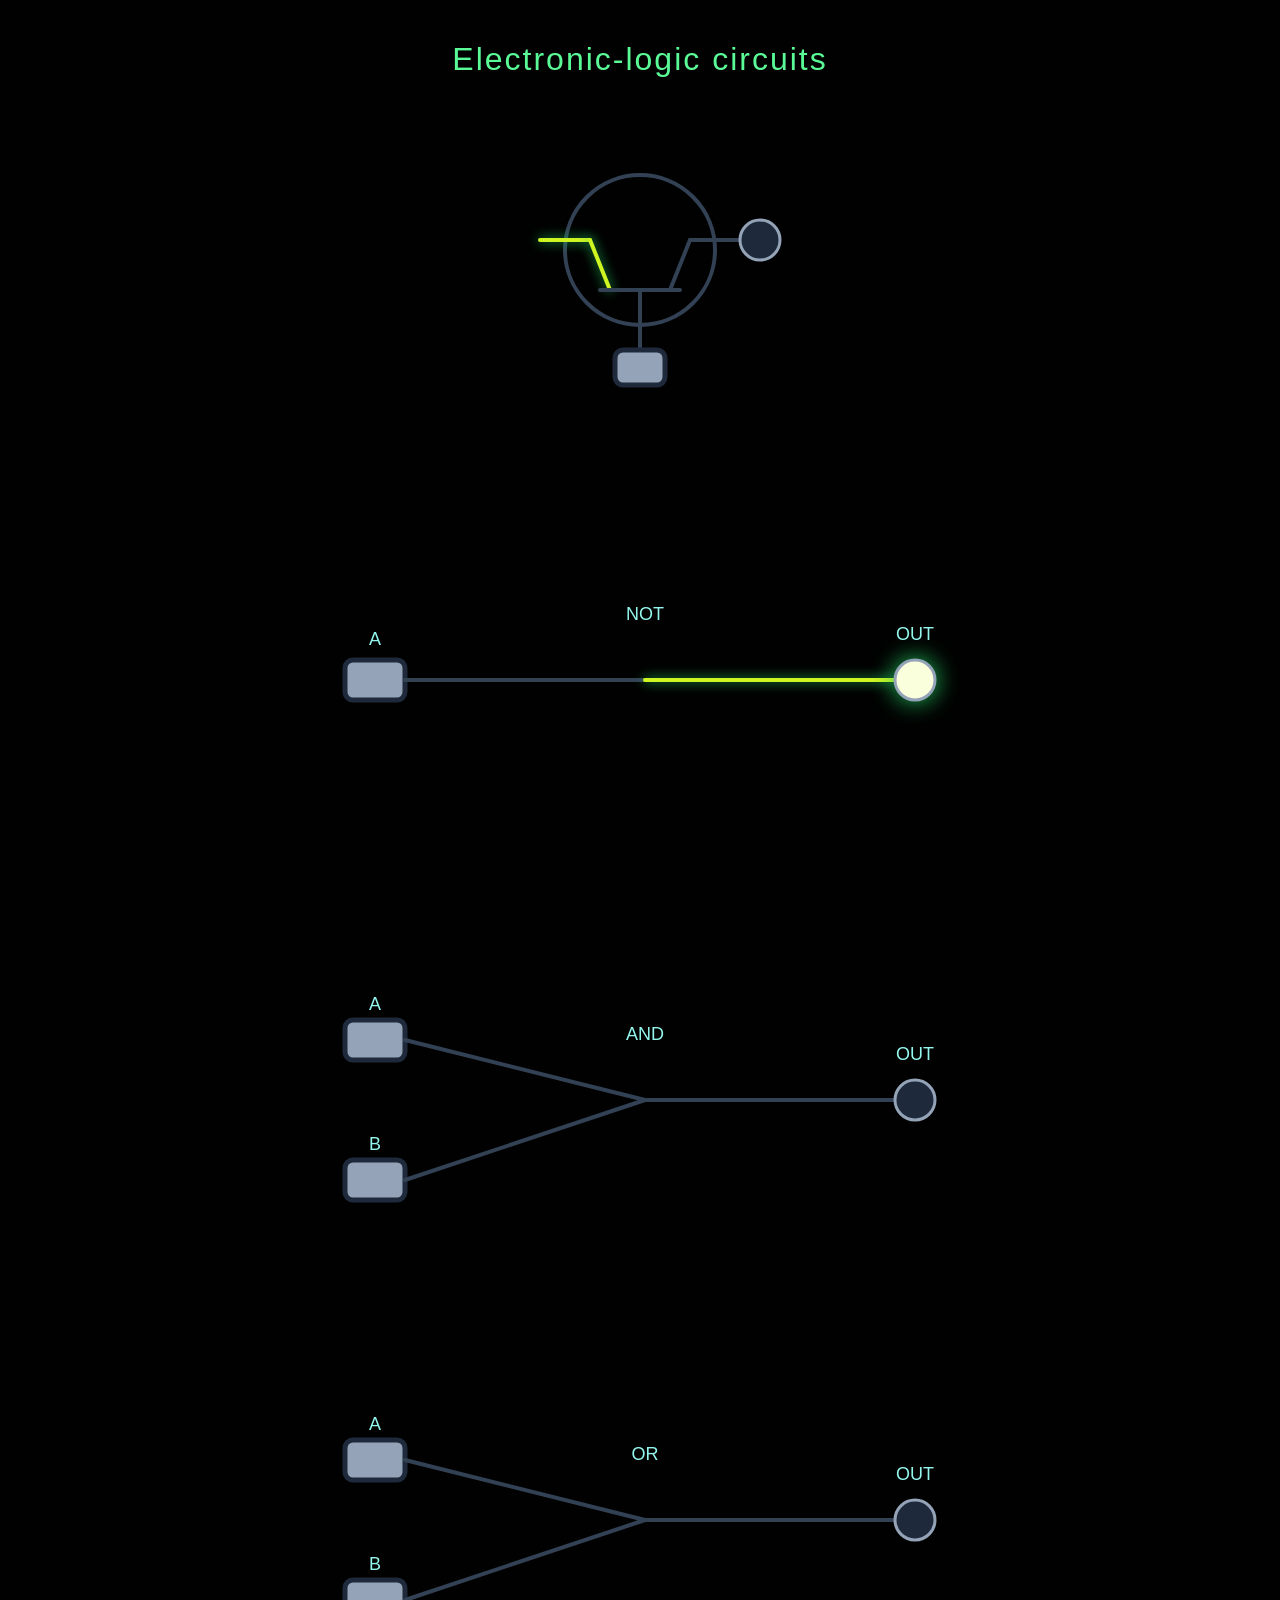
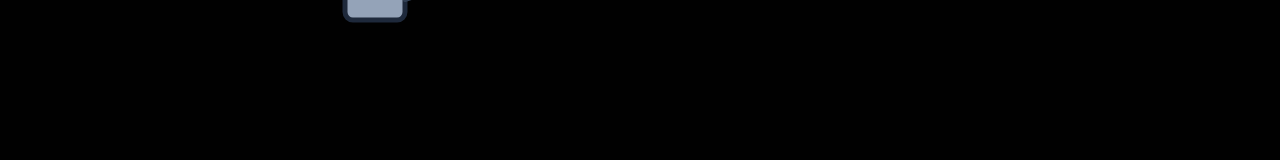
==== index.html @ 300ea7b2 "Rename" ====
<!DOCTYPE html>
<html lang="en">

<head>
    <meta charset="UTF-8">
    <link rel="stylesheet" href="circuit.css" />
    <title>Circuits</title>
</head>

<body>
    <h1>Electronic-logic circuits</h1>
    
    <div id="content">

        <svg viewBox="0 0 800 400">

            <circle id="tcircle" class="wire" cx="400" cy="170" r="75" fill="none" stroke-width="2"/>

            <line id="wireB0" class="wire active" x1="300" y1="160" x2="350" y2="160"/>

            <line id="wireOut0_2" class="wire" x1="450" y1="160" x2="500" y2="160"/>

            <line id="wireB0_2" class="wire active" x1="350" y1="160" x2="370" y2="210"/>

            <line id="wireOut0" class="wire" x1="450" y1="160" x2="430" y2="210"/>

            <line id="wireA0_2" class="wire" x1="360" y1="210" x2="440" y2="210"/>

            <line id="wireA0" class="wire" x1="400" y1="210" x2="400" y2="270"/>

            <rect id="switchA0" class="switch" x="375" y="270" width="50" height="35" rx="8"/>
            
            <circle id="lamp0" class="lamp" cx="520" cy="160" r="20"/>

        </svg>

        <svg viewBox="0 0 800 400">

            <text x="405" y="120" text-anchor="middle">NOT</text>

            <rect id="switchA1" class="switch" x="105" y="160" width="60" height="40" rx="8"/>
            <text x="135" y="145" text-anchor="middle">A</text>

            <line id="wireA1" class="wire" x1="165" y1="180" x2="405" y2="180" />

            <line id="wireOut1" class="wire active" x1="405" y1="180" x2="655" y2="180" />
        
            <circle id="lamp1" class="lamp" cx="675" cy="180" r="20"/>
            <text x="675" y="140" text-anchor="middle">OUT</text>

        </svg>

        <svg viewBox="0 0 800 400">

            <text x="405" y="120" text-anchor="middle">AND</text>

            <rect id="switchA2" class="switch" x="105" y="100" width="60" height="40" rx="8"/>
            <text x="135" y="90" text-anchor="middle">A</text>
        
            <rect id="switchB2" class="switch" x="105" y="240" width="60" height="40" rx="8"/>
            <text x="135" y="230" text-anchor="middle">B</text>

            <line id="wireA2" class="wire" x1="165" y1="120" x2="405" y2="180" />
            <line id="wireB2" class="wire" x1="165" y1="260" x2="405" y2="180" />
        
            <line id="wireOut2" class="wire" x1="405" y1="180" x2="655" y2="180" />

            <circle id="lamp2" class="lamp" cx="675" cy="180" r="20"/>
            <text x="675" y="140" text-anchor="middle">OUT</text>

        </svg>

        <svg viewBox="0 0 800 400">

            <text x="405" y="120" text-anchor="middle">OR</text>

            <rect id="switchA3" class="switch" x="105" y="100" width="60" height="40" rx="8"/>
            <text x="135" y="90" text-anchor="middle">A</text>
        
            <rect id="switchB3" class="switch" x="105" y="240" width="60" height="40" rx="8"/>
            <text x="135" y="230" text-anchor="middle">B</text>

            <line id="wireA3" class="wire" x1="165" y1="120" x2="405" y2="180" />
            <line id="wireB3" class="wire" x1="165" y1="260" x2="405" y2="180" />
        
            <line id="wireOut3" class="wire" x1="405" y1="180" x2="655" y2="180" />

            <circle id="lamp3" class="lamp" cx="675" cy="180" r="20"/>
            <text x="675" y="140" text-anchor="middle">OUT</text>

        </svg>

    </div>

    <script src="circuit.js"></script>
</body>

</html>
---- circuit.css ----
body {
    margin: 0;
    background: #010101;
    color: #5afa97;
    font-family: Arial, sans-serif;
    display: flex;
    justify-content: center;
    align-items: center;
}

h1 {
    position: absolute;
    top: 20px;
    font-weight: 300;
    letter-spacing: 2px;
}

#content {
    display: flex;
    padding-top: 80px;
    flex-direction: column;
    gap: 10%;
}

svg {
    display: block;
    width: 800px;
    height: 400px;
    margin-bottom: 20px;
}

svg text {
    fill: #93f7ee;
}

.wire {
    stroke: #334155;
    stroke-width: 4;
    stroke-linecap: round;
    fill: none;
    transition: stroke 0.3s;
}

.wire.active {
    stroke: #cef522;
    filter: drop-shadow(0 0 6px #22c55e);
}

.gate {
    fill: #1e293b;
    stroke: #94a3b8;
    stroke-width: 2;
}

.lamp {
    fill: #1e293b;
    stroke: #94a3b8;
    stroke-width: 3;
    transition: fill 0.3s, filter 0.3s;
}

.lamp.on {
    fill: #faffdc;
    filter: drop-shadow(0 0 12px #22c55e);
}

.switch {
    cursor: pointer;
    fill: #94a3b8;
    stroke: #1e293b;
    stroke-width: 5;
    transition: fill 0.3s;
}

.switch.on {
    fill: #a3fd79;
}

text {
    fill: white;
    font-size: 18px;
    user-select: none;
}
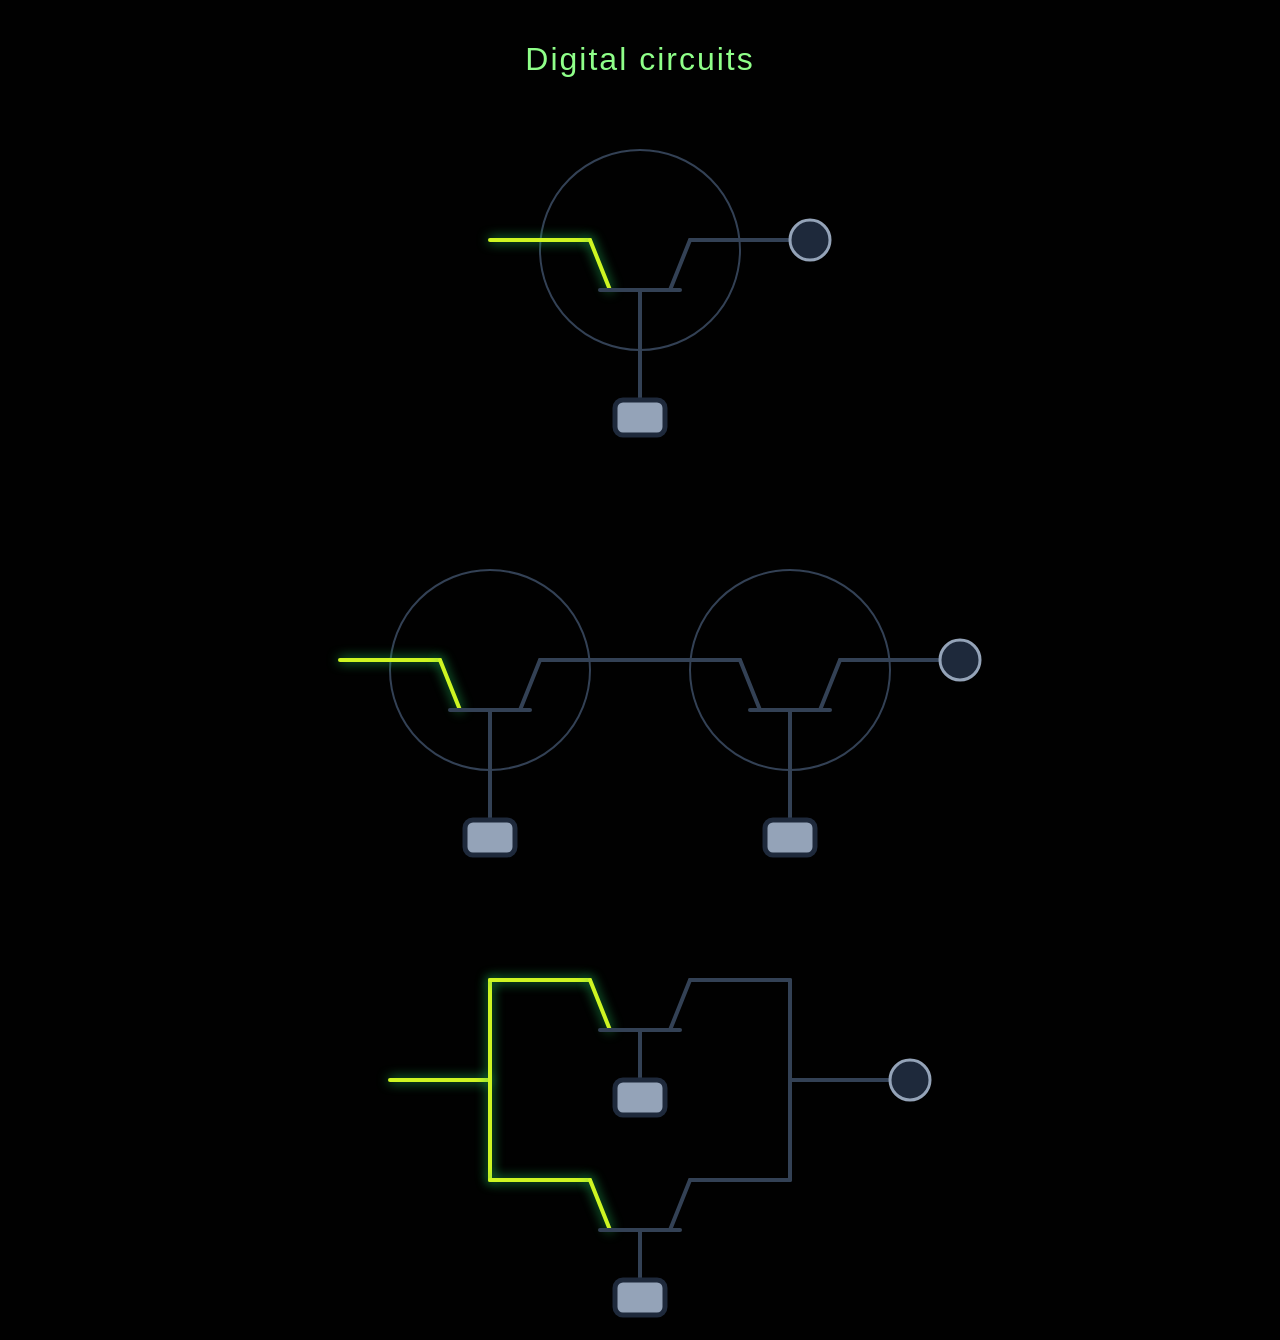
==== commit 53d8e3ce: "OR gate and AND gate translated into transistor representation" ====
--- a/index.html
+++ b/index.html
@@ -8,85 +8,112 @@
 </head>
 
 <body>
-    <h1>Electronic-logic circuits</h1>
+    <h1>Digital circuits</h1>
     
     <div id="content">
 
         <svg viewBox="0 0 800 400">
 
-            <circle id="tcircle" class="wire" cx="400" cy="170" r="75" fill="none" stroke-width="2"/>
+            <circle class="tcircle" cx="400" cy="170" r="100"/>
 
-            <line id="wireB0" class="wire active" x1="300" y1="160" x2="350" y2="160"/>
+            <line id="wireA0" class="wire active" x1="250" y1="160" x2="350" y2="160"/>
 
-            <line id="wireOut0_2" class="wire" x1="450" y1="160" x2="500" y2="160"/>
+            <line id="wireA0_2" class="wire active" x1="350" y1="160" x2="370" y2="210"/>
 
-            <line id="wireB0_2" class="wire active" x1="350" y1="160" x2="370" y2="210"/>
+            <line id="wireB0" class="wire" x1="400" y1="210" x2="400" y2="320"/>
+
+            <line id="wireB0_2" class="wire" x1="360" y1="210" x2="440" y2="210"/>
 
             <line id="wireOut0" class="wire" x1="450" y1="160" x2="430" y2="210"/>
 
-            <line id="wireA0_2" class="wire" x1="360" y1="210" x2="440" y2="210"/>
+            <line id="wireOut0_2" class="wire" x1="450" y1="160" x2="550" y2="160"/>
 
-            <line id="wireA0" class="wire" x1="400" y1="210" x2="400" y2="270"/>
-
-            <rect id="switchA0" class="switch" x="375" y="270" width="50" height="35" rx="8"/>
+            <rect id="switch0" class="switch" x="375" y="320" width="50" height="35" rx="8"/>
             
-            <circle id="lamp0" class="lamp" cx="520" cy="160" r="20"/>
+            <circle id="lamp0" class="lamp" cx="570" cy="160" r="20"/>
 
         </svg>
 
         <svg viewBox="0 0 800 400">
 
-            <text x="405" y="120" text-anchor="middle">NOT</text>
+            <circle class="tcircle" cx="250" cy="170" r="100"/>
 
-            <rect id="switchA1" class="switch" x="105" y="160" width="60" height="40" rx="8"/>
-            <text x="135" y="145" text-anchor="middle">A</text>
+            <line id="wireA1" class="wire active" x1="100" y1="160" x2="200" y2="160"/>
 
-            <line id="wireA1" class="wire" x1="165" y1="180" x2="405" y2="180" />
+            <line id="wireA1_2" class="wire active" x1="200" y1="160" x2="220" y2="210"/>
 
-            <line id="wireOut1" class="wire active" x1="405" y1="180" x2="655" y2="180" />
-        
-            <circle id="lamp1" class="lamp" cx="675" cy="180" r="20"/>
-            <text x="675" y="140" text-anchor="middle">OUT</text>
+            <line id="wireB1" class="wire" x1="250" y1="210" x2="250" y2="320"/>
+
+            <line id="wireB1_2" class="wire" x1="210" y1="210" x2="290" y2="210"/>
+
+            <line id="wireOutA1" class="wire" x1="300" y1="160" x2="280" y2="210"/>
+
+            <line id="wireOutA1_2" class="wire" x1="300" y1="160" x2="400" y2="160"/>
+
+            <rect id="switchA1" class="switch" x="225" y="320" width="50" height="35" rx="8"/>
+            
+            <circle class="tcircle" cx="550" cy="170" r="100"/>
+
+            <line id="wireC1" class="wire" x1="400" y1="160" x2="500" y2="160"/>
+
+            <line id="wireC1_2" class="wire" x1="500" y1="160" x2="520" y2="210"/>
+
+            <line id="wireD1" class="wire" x1="550" y1="210" x2="550" y2="320"/>
+
+            <line id="wireD1_2" class="wire" x1="510" y1="210" x2="590" y2="210"/>
+
+            <line id="wireOutB1" class="wire" x1="600" y1="160" x2="580" y2="210"/>
+
+            <line id="wireOutB1_2" class="wire" x1="600" y1="160" x2="700" y2="160"/>
+
+            <rect id="switchB1" class="switch" x="525" y="320" width="50" height="35" rx="8"/>
+            
+            <circle id="lamp1" class="lamp" cx="720" cy="160" r="20"/>
 
         </svg>
 
         <svg viewBox="0 0 800 400">
 
-            <text x="405" y="120" text-anchor="middle">AND</text>
+            <line id="wireSourceA2" class="wire active" x1="150" y1="160" x2="250" y2="160"/>
 
-            <rect id="switchA2" class="switch" x="105" y="100" width="60" height="40" rx="8"/>
-            <text x="135" y="90" text-anchor="middle">A</text>
-        
-            <rect id="switchB2" class="switch" x="105" y="240" width="60" height="40" rx="8"/>
-            <text x="135" y="230" text-anchor="middle">B</text>
+            <line id="wireSourceA2_2" class="wire active" x1="250" y1="60" x2="250" y2="260"/>
 
-            <line id="wireA2" class="wire" x1="165" y1="120" x2="405" y2="180" />
-            <line id="wireB2" class="wire" x1="165" y1="260" x2="405" y2="180" />
-        
-            <line id="wireOut2" class="wire" x1="405" y1="180" x2="655" y2="180" />
+            <line id="wireA2" class="wire active" x1="250" y1="60" x2="350" y2="60"/>
 
-            <circle id="lamp2" class="lamp" cx="675" cy="180" r="20"/>
-            <text x="675" y="140" text-anchor="middle">OUT</text>
+            <line id="wireA2_2" class="wire active" x1="350" y1="60" x2="370" y2="110"/>
 
-        </svg>
+            <line id="wireB2" class="wire" x1="400" y1="110" x2="400" y2="160"/>
 
-        <svg viewBox="0 0 800 400">
+            <line id="wireB2_2" class="wire" x1="360" y1="110" x2="440" y2="110"/>
 
-            <text x="405" y="120" text-anchor="middle">OR</text>
+            <line id="wireOutA2" class="wire" x1="450" y1="60" x2="430" y2="110"/>
 
-            <rect id="switchA3" class="switch" x="105" y="100" width="60" height="40" rx="8"/>
-            <text x="135" y="90" text-anchor="middle">A</text>
-        
-            <rect id="switchB3" class="switch" x="105" y="240" width="60" height="40" rx="8"/>
-            <text x="135" y="230" text-anchor="middle">B</text>
+            <line id="wireOutA2_2" class="wire" x1="450" y1="60" x2="550" y2="60"/>
 
-            <line id="wireA3" class="wire" x1="165" y1="120" x2="405" y2="180" />
-            <line id="wireB3" class="wire" x1="165" y1="260" x2="405" y2="180" />
-        
-            <line id="wireOut3" class="wire" x1="405" y1="180" x2="655" y2="180" />
+            <rect id="switchA2" class="switch" x="375" y="160" width="50" height="35" rx="8"/>
 
-            <circle id="lamp3" class="lamp" cx="675" cy="180" r="20"/>
-            <text x="675" y="140" text-anchor="middle">OUT</text>
+
+            <line id="wireC2" class="wire active" x1="250" y1="260" x2="350" y2="260"/>
+
+            <line id="wireC2_2" class="wire active" x1="350" y1="260" x2="370" y2="310"/>
+
+            <line id="wireD2" class="wire" x1="400" y1="310" x2="400" y2="360"/>
+
+            <line id="wireD2_2" class="wire" x1="360" y1="310" x2="440" y2="310"/>
+
+            <line id="wireOutB2" class="wire" x1="450" y1="260" x2="430" y2="310"/>
+
+            <line id="wireOutB2_2" class="wire" x1="450" y1="260" x2="550" y2="260"/>
+
+            <rect id="switchB2" class="switch" x="375" y="360" width="50" height="35" rx="8"/>
+
+
+            <line id="wireOutC2_top" class="wire" x1="550" y1="60"  x2="550" y2="160"/>
+            <line id="wireOutC2_bot" class="wire" x1="550" y1="160" x2="550" y2="260"/> 
+
+            <line id="wireOutC2_2" class="wire" x1="550" y1="160" x2="650" y2="160"/>
+            
+            <circle id="lamp2" class="lamp" cx="670" cy="160" r="20"/>
 
         </svg>
 
--- a/circuit.css
+++ b/circuit.css
@@ -1,7 +1,7 @@
 body {
     margin: 0;
     background: #010101;
-    color: #5afa97;
+    color: #8fff89;
     font-family: Arial, sans-serif;
     display: flex;
     justify-content: center;
@@ -32,6 +32,13 @@
 svg text {
     fill: #93f7ee;
 }
+
+.tcircle {
+    stroke: #334155;
+    stroke-width: 2;
+    fill: none;
+}
+
 
 .wire {
     stroke: #334155;
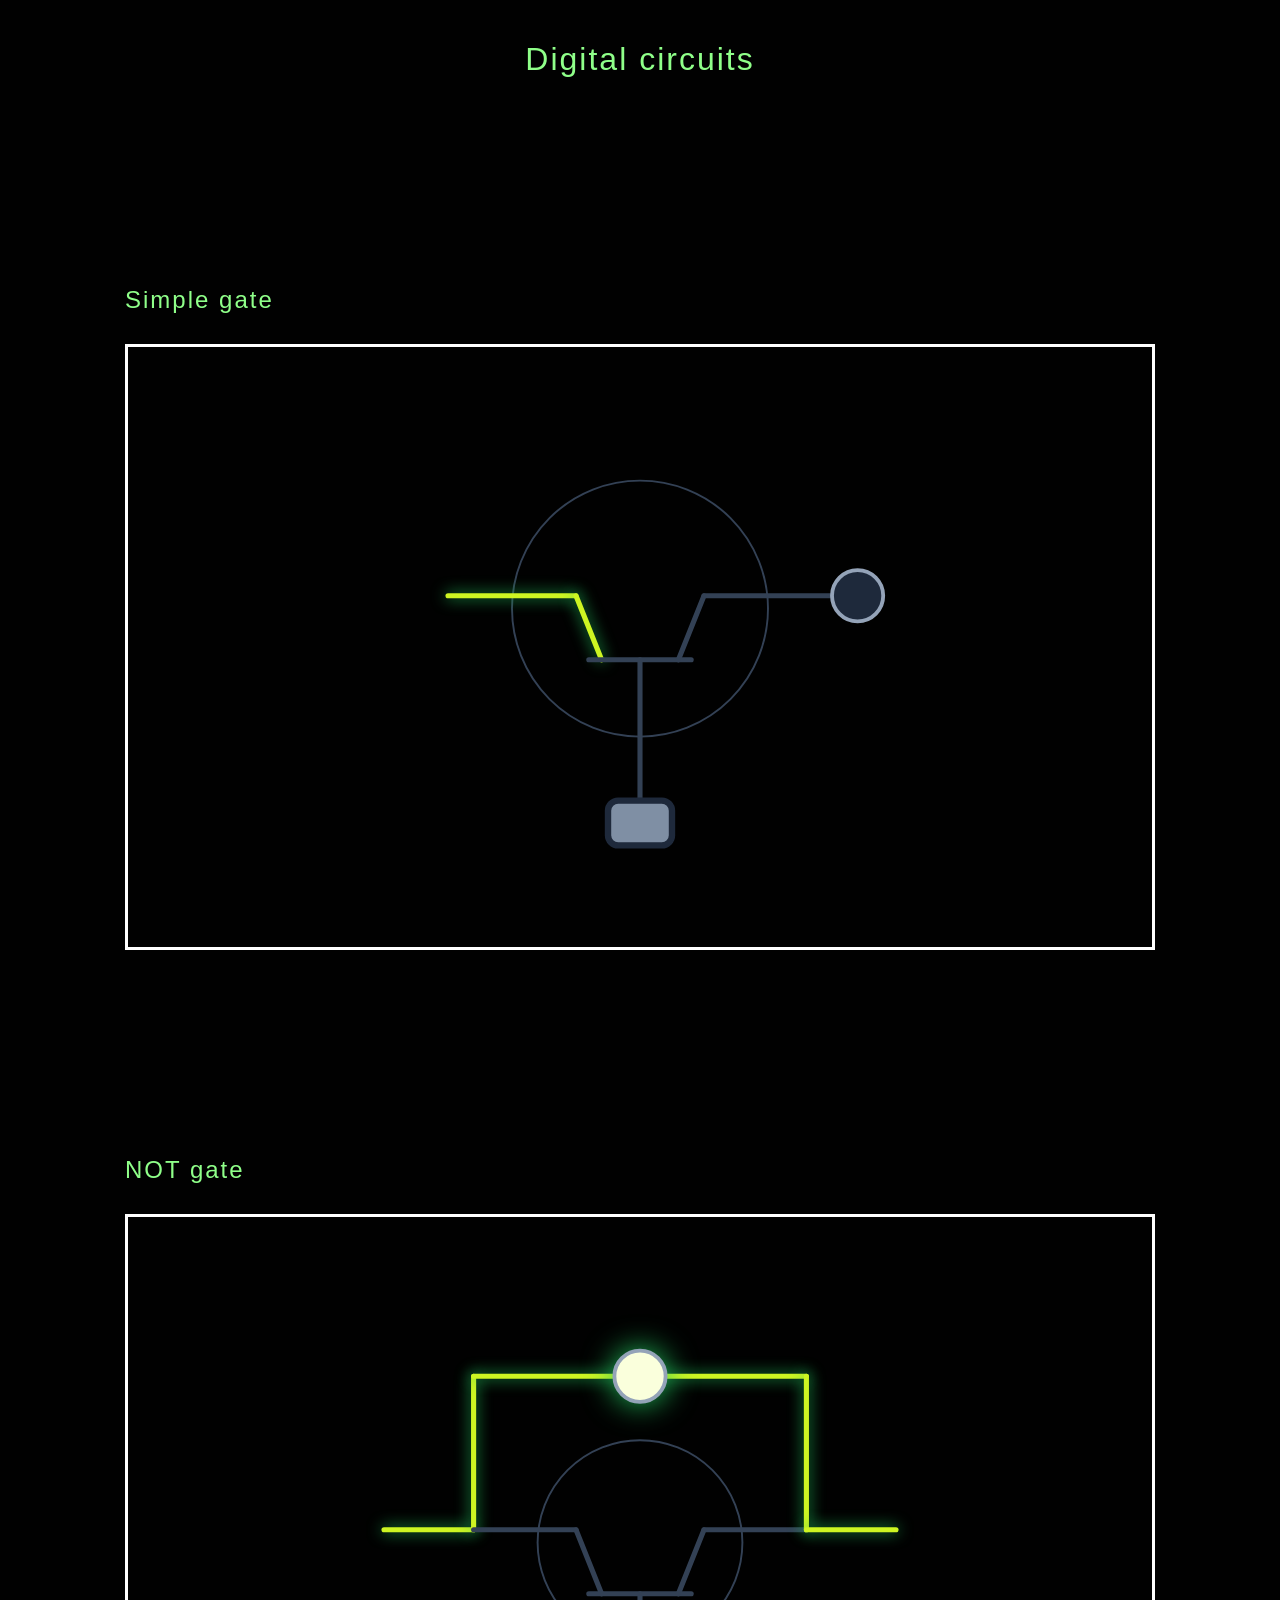
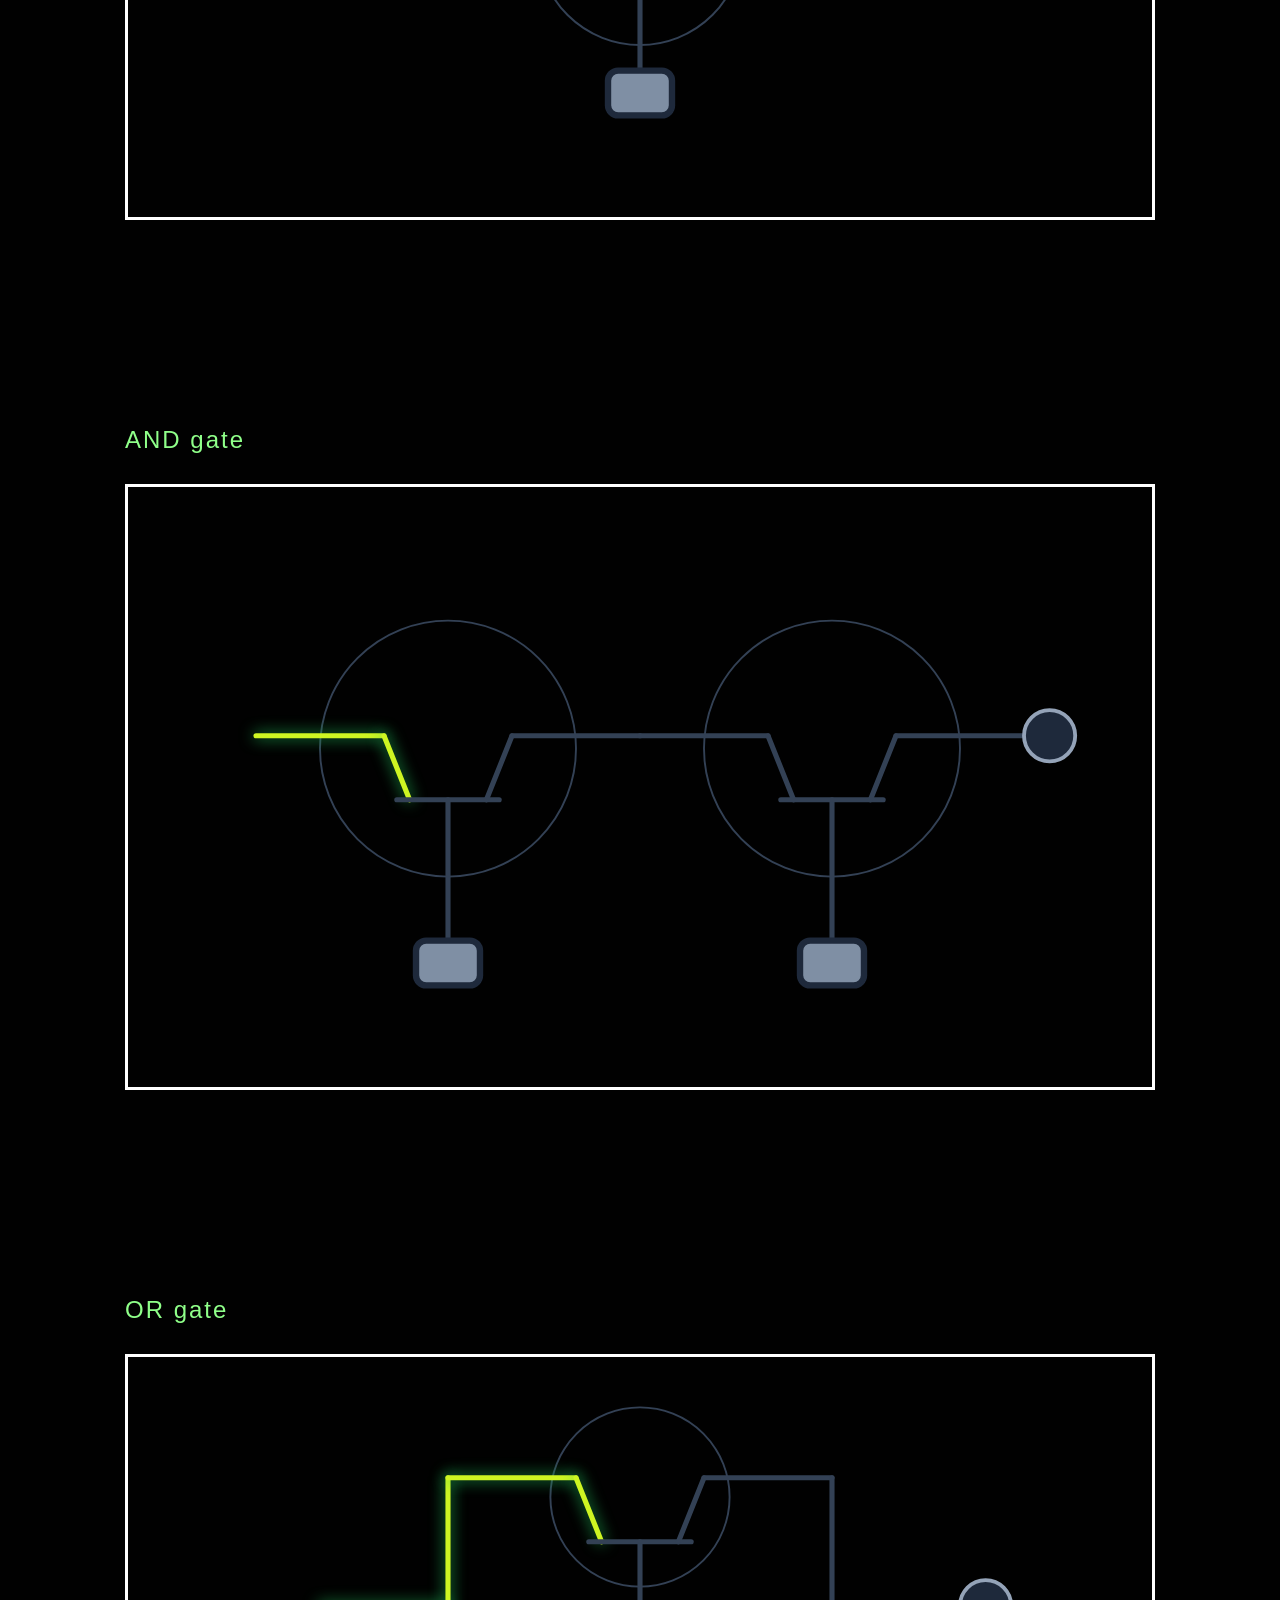
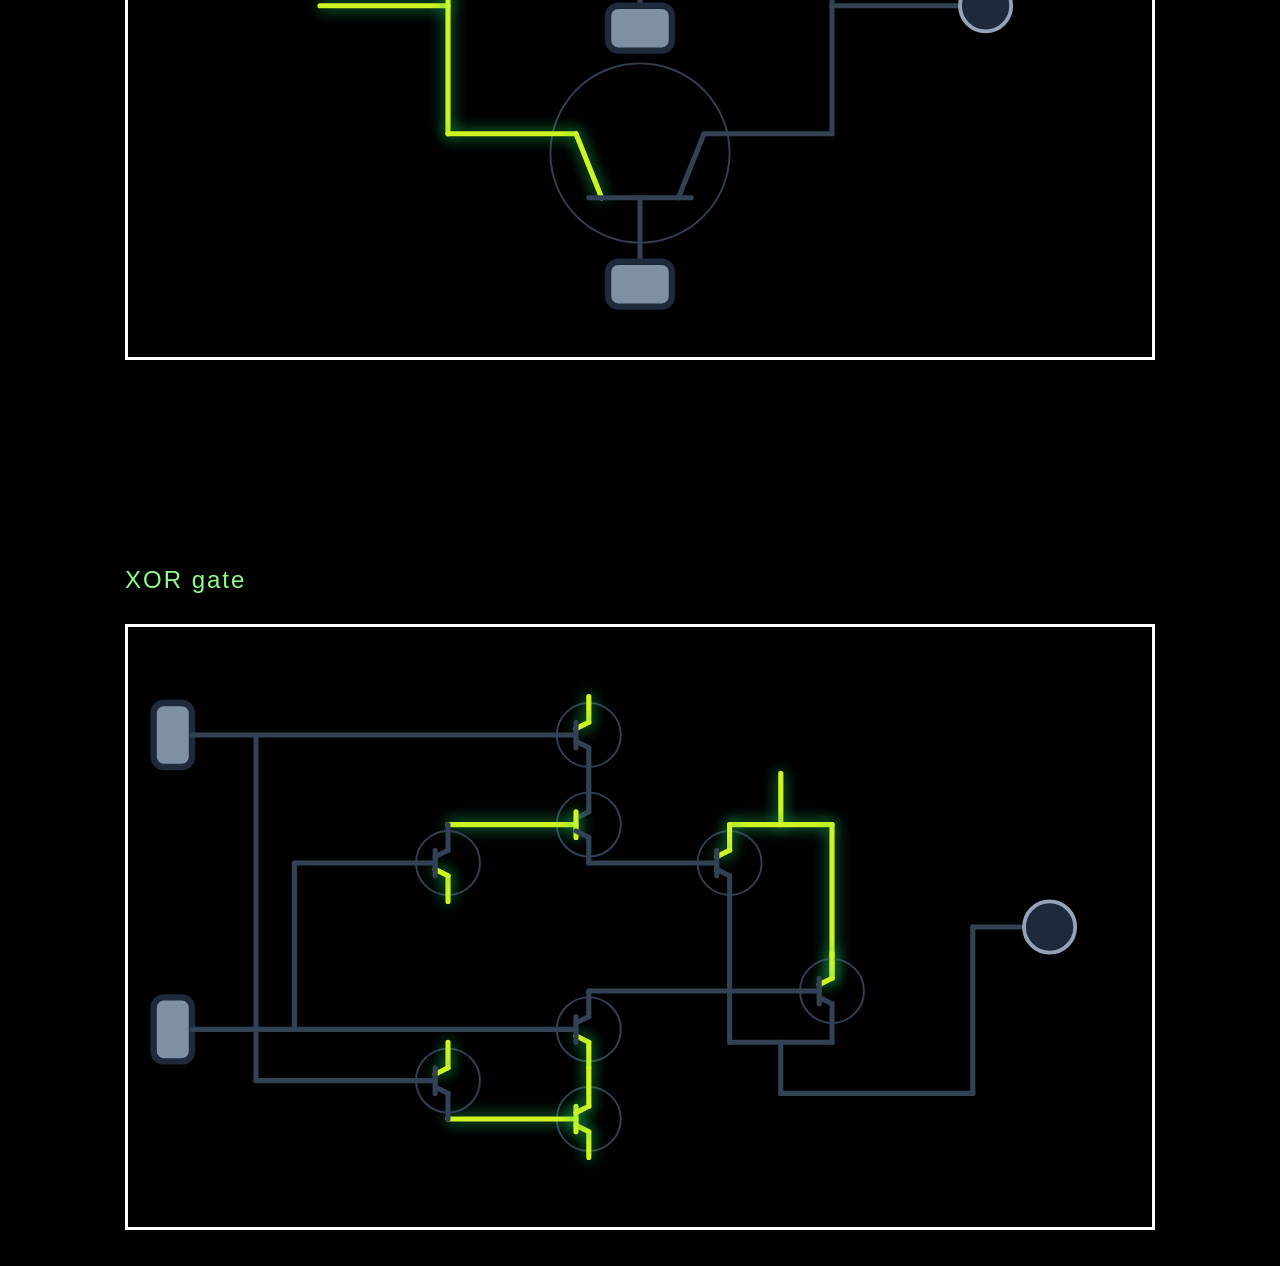
==== commit be3bc663: "xor gate finished" ====
--- a/index.html
+++ b/index.html
@@ -12,110 +12,269 @@
     
     <div id="content">
 
+        <h2>Simple gate</h2>
+
         <svg viewBox="0 0 800 400">
 
             <circle class="tcircle" cx="400" cy="170" r="100"/>
 
             <line id="wireA0" class="wire active" x1="250" y1="160" x2="350" y2="160"/>
-
             <line id="wireA0_2" class="wire active" x1="350" y1="160" x2="370" y2="210"/>
 
             <line id="wireB0" class="wire" x1="400" y1="210" x2="400" y2="320"/>
-
             <line id="wireB0_2" class="wire" x1="360" y1="210" x2="440" y2="210"/>
 
-            <line id="wireOut0" class="wire" x1="450" y1="160" x2="430" y2="210"/>
-
-            <line id="wireOut0_2" class="wire" x1="450" y1="160" x2="550" y2="160"/>
-
-            <rect id="switch0" class="switch" x="375" y="320" width="50" height="35" rx="8"/>
+            <line id="wireOutA0" class="wire" x1="450" y1="160" x2="430" y2="210"/>
+            <line id="wireOutA0_2" class="wire" x1="450" y1="160" x2="550" y2="160"/>
+
+            <rect id="switchA0" class="switch" x="375" y="320" width="50" height="35" rx="8"/>
             
             <circle id="lamp0" class="lamp" cx="570" cy="160" r="20"/>
 
         </svg>
 
+        <h2>NOT gate</h2>
+
+        <svg viewBox="0 0 800 400">
+
+            <line id="wireSourceA1" class="wire active" x1="200" y1="210" x2="270" y2="210"/>
+
+            <line id="wireSourceB1" class="wire active" x1="270" y1="210" x2="270" y2="90"/>
+            <line id="wireSourceB1_2" class="wire active" x1="270" y1="90" x2="400" y2="90"/>
+
+
+            <circle class="tcircle" cx="400" cy="220" r="80"/>
+
+            <line id="wireA1" class="wire" x1="270" y1="210" x2="350" y2="210"/>
+            <line id="wireA1_2" class="wire" x1="350" y1="210" x2="370" y2="260"/>
+
+            <line id="wireB1" class="wire" x1="400" y1="260" x2="400" y2="320"/>
+            <line id="wireB1_2" class="wire" x1="360" y1="260" x2="440" y2="260"/>
+
+            <line id="wireOutA1" class="wire" x1="450" y1="210" x2="430" y2="260"/>
+            <line id="wireOutA1_2" class="wire" x1="450" y1="210" x2="530" y2="210"/>
+
+            <rect id="switchA1" class="switch" x="375" y="320" width="50" height="35" rx="8"/>
+
+
+            <line id="wireOutB1" class="wire active" x1="400" y1="90" x2="530" y2="90"/>
+            <line id="wireOutB1_2" class="wire active" x1="530" y1="90" x2="530" y2="210"/>
+
+            <line id="wireOutC1" class="wire active" x1="530" y1="210" x2="600" y2="210"/>
+
+            <circle id="lamp1" class="lamp on" cx="400" cy="90" r="20"/>
+
+        </svg>
+
+        <h2>AND gate</h2>
+
         <svg viewBox="0 0 800 400">
 
             <circle class="tcircle" cx="250" cy="170" r="100"/>
 
-            <line id="wireA1" class="wire active" x1="100" y1="160" x2="200" y2="160"/>
-
-            <line id="wireA1_2" class="wire active" x1="200" y1="160" x2="220" y2="210"/>
-
-            <line id="wireB1" class="wire" x1="250" y1="210" x2="250" y2="320"/>
-
-            <line id="wireB1_2" class="wire" x1="210" y1="210" x2="290" y2="210"/>
-
-            <line id="wireOutA1" class="wire" x1="300" y1="160" x2="280" y2="210"/>
-
-            <line id="wireOutA1_2" class="wire" x1="300" y1="160" x2="400" y2="160"/>
-
-            <rect id="switchA1" class="switch" x="225" y="320" width="50" height="35" rx="8"/>
+            <line id="wireA2" class="wire active" x1="100" y1="160" x2="200" y2="160"/>
+            <line id="wireA2_2" class="wire active" x1="200" y1="160" x2="220" y2="210"/>
+
+            <line id="wireB2" class="wire" x1="250" y1="210" x2="250" y2="320"/>
+            <line id="wireB2_2" class="wire" x1="210" y1="210" x2="290" y2="210"/>
+
+            <line id="wireOutA2" class="wire" x1="300" y1="160" x2="280" y2="210"/>
+            <line id="wireOutA2_2" class="wire" x1="300" y1="160" x2="400" y2="160"/>
+
+            <rect id="switchA2" class="switch" x="225" y="320" width="50" height="35" rx="8"/>
+
             
             <circle class="tcircle" cx="550" cy="170" r="100"/>
 
-            <line id="wireC1" class="wire" x1="400" y1="160" x2="500" y2="160"/>
-
-            <line id="wireC1_2" class="wire" x1="500" y1="160" x2="520" y2="210"/>
-
-            <line id="wireD1" class="wire" x1="550" y1="210" x2="550" y2="320"/>
-
-            <line id="wireD1_2" class="wire" x1="510" y1="210" x2="590" y2="210"/>
-
-            <line id="wireOutB1" class="wire" x1="600" y1="160" x2="580" y2="210"/>
-
-            <line id="wireOutB1_2" class="wire" x1="600" y1="160" x2="700" y2="160"/>
-
-            <rect id="switchB1" class="switch" x="525" y="320" width="50" height="35" rx="8"/>
-            
-            <circle id="lamp1" class="lamp" cx="720" cy="160" r="20"/>
-
-        </svg>
-
-        <svg viewBox="0 0 800 400">
-
-            <line id="wireSourceA2" class="wire active" x1="150" y1="160" x2="250" y2="160"/>
-
-            <line id="wireSourceA2_2" class="wire active" x1="250" y1="60" x2="250" y2="260"/>
-
-            <line id="wireA2" class="wire active" x1="250" y1="60" x2="350" y2="60"/>
-
-            <line id="wireA2_2" class="wire active" x1="350" y1="60" x2="370" y2="110"/>
-
-            <line id="wireB2" class="wire" x1="400" y1="110" x2="400" y2="160"/>
-
-            <line id="wireB2_2" class="wire" x1="360" y1="110" x2="440" y2="110"/>
-
-            <line id="wireOutA2" class="wire" x1="450" y1="60" x2="430" y2="110"/>
-
-            <line id="wireOutA2_2" class="wire" x1="450" y1="60" x2="550" y2="60"/>
-
-            <rect id="switchA2" class="switch" x="375" y="160" width="50" height="35" rx="8"/>
-
-
-            <line id="wireC2" class="wire active" x1="250" y1="260" x2="350" y2="260"/>
-
-            <line id="wireC2_2" class="wire active" x1="350" y1="260" x2="370" y2="310"/>
-
-            <line id="wireD2" class="wire" x1="400" y1="310" x2="400" y2="360"/>
-
-            <line id="wireD2_2" class="wire" x1="360" y1="310" x2="440" y2="310"/>
-
-            <line id="wireOutB2" class="wire" x1="450" y1="260" x2="430" y2="310"/>
-
-            <line id="wireOutB2_2" class="wire" x1="450" y1="260" x2="550" y2="260"/>
-
-            <rect id="switchB2" class="switch" x="375" y="360" width="50" height="35" rx="8"/>
-
-
-            <line id="wireOutC2_top" class="wire" x1="550" y1="60"  x2="550" y2="160"/>
-            <line id="wireOutC2_bot" class="wire" x1="550" y1="160" x2="550" y2="260"/> 
-
-            <line id="wireOutC2_2" class="wire" x1="550" y1="160" x2="650" y2="160"/>
-            
-            <circle id="lamp2" class="lamp" cx="670" cy="160" r="20"/>
-
-        </svg>
+            <line id="wireC2" class="wire" x1="400" y1="160" x2="500" y2="160"/>
+            <line id="wireC2_2" class="wire" x1="500" y1="160" x2="520" y2="210"/>
+
+            <line id="wireD2" class="wire" x1="550" y1="210" x2="550" y2="320"/>
+            <line id="wireD2_2" class="wire" x1="510" y1="210" x2="590" y2="210"/>
+
+            <line id="wireOutB2" class="wire" x1="600" y1="160" x2="580" y2="210"/>
+            <line id="wireOutB2_2" class="wire" x1="600" y1="160" x2="700" y2="160"/>
+
+            <rect id="switchB2" class="switch" x="525" y="320" width="50" height="35" rx="8"/>
+            
+            <circle id="lamp2" class="lamp" cx="720" cy="160" r="20"/>
+
+        </svg>
+
+        <h2>OR gate</h2>
+
+        <svg viewBox="0 0 800 400">
+
+            <line id="wireSourceA3" class="wire active" x1="150" y1="160" x2="250" y2="160"/>
+            <line id="wireSourceA3_2" class="wire active" x1="250" y1="60" x2="250" y2="260"/>
+
+
+            <circle class="tcircle" cx="400" cy="75" r="70"/>
+
+            <line id="wireA3" class="wire active" x1="250" y1="60" x2="350" y2="60"/>
+            <line id="wireA3_2" class="wire active" x1="350" y1="60" x2="370" y2="110"/>
+
+            <line id="wireB3" class="wire" x1="400" y1="110" x2="400" y2="160"/>
+            <line id="wireB3_2" class="wire" x1="360" y1="110" x2="440" y2="110"/>
+
+            <line id="wireOutA3" class="wire" x1="450" y1="60" x2="430" y2="110"/>
+            <line id="wireOutA3_2" class="wire" x1="450" y1="60" x2="550" y2="60"/>
+
+            <rect id="switchA3" class="switch" x="375" y="160" width="50" height="35" rx="8"/>
+
+
+            <circle class="tcircle" cx="400" cy="275" r="70"/>
+
+            <line id="wireC3" class="wire active" x1="250" y1="260" x2="350" y2="260"/>
+            <line id="wireC3_2" class="wire active" x1="350" y1="260" x2="370" y2="310"/>
+
+            <line id="wireD3" class="wire" x1="400" y1="310" x2="400" y2="360"/>
+            <line id="wireD3_2" class="wire" x1="360" y1="310" x2="440" y2="310"/>
+
+            <line id="wireOutB3" class="wire" x1="450" y1="260" x2="430" y2="310"/>
+            <line id="wireOutB3_2" class="wire" x1="450" y1="260" x2="550" y2="260"/>
+
+            <rect id="switchB3" class="switch" x="375" y="360" width="50" height="35" rx="8"/>
+
+
+            <line id="wireOutC3_top" class="wire" x1="550" y1="60"  x2="550" y2="160"/>
+            <line id="wireOutC3_bot" class="wire" x1="550" y1="160" x2="550" y2="260"/> 
+
+            <line id="wireOutC3_2" class="wire" x1="550" y1="160" x2="650" y2="160"/>
+            
+            <circle id="lamp3" class="lamp" cx="670" cy="160" r="20"/>
+
+        </svg>
+
+        <h2>XOR gate</h2>
+
+        <svg viewBox="0 0 800 400">
+
+            <line id="wireSourceA4" class="wire active" x1="510" y1="80" x2="510" y2="120"/>
+
+            <line id="wireSourceB4" class="wire active" x1="470" y1="120" x2="550" y2="120"/>
+            <line id="wireSourceB4_2" class="wire active" x1="550" y1="120" x2="550" y2="240"/>
+
+
+            <rect id="switchA4" class="switch" x="20" y="25" width="30" height="50" rx="8"/>
+
+            <line id="wireConnectorA4" class="wire" x1="100" y1="50" x2="100" y2="320"/>
+
+            <circle class="tcircle" cx="360" cy="50" r="25"/>
+
+            <line id="wireA4" class="wire active" x1="360" y1="20" x2="360" y2="40"/>
+            <line id="wireA4_2" class="wire active" x1="360" y1="40" x2="350" y2="45"/>
+
+            <line id="wireB4" class="wire" x1="50" y1="50" x2="350" y2="50"/>
+            <line id="wireB4_2" class="wire" x1="350" y1="40" x2="350" y2="60"/>
+
+            <line id="wireOutA4" class="wire" x1="360" y1="60" x2="350" y2="55"/>
+            <line id="wireOutA4_2" class="wire" x1="360" y1="60" x2="360" y2="90"/>
+
+
+            <circle class="tcircle" cx="360" cy="120" r="25"/>
+
+            <line id="wireC4" class="wire" x1="360" y1="90" x2="360" y2="110"/>
+            <line id="wireC4_2" class="wire" x1="360" y1="110" x2="350" y2="115"/>
+
+            <line id="wireD4" class="wire active" x1="250" y1="120" x2="350" y2="120"/>
+            <line id="wireD4_2" class="wire active" x1="350" y1="110" x2="350" y2="130"/>
+
+            <line id="wireOutB4" class="wire" x1="360" y1="130" x2="350" y2="125"/>
+            <line id="wireOutB4_2" class="wire" x1="360" y1="130" x2="360" y2="150"/> 
+
+
+            <circle class="tcircle" cx="250" cy="150" r="25"/>
+
+            <line id="wireE4" class="wire active" x1="250" y1="160" x2="250" y2="180"/>
+            <line id="wireE4_2" class="wire active" x1="250" y1="160" x2="240" y2="155"/>
+
+            <line id="wireF4" class="wire" x1="130" y1="150" x2="240" y2="150"/>
+            <line id="wireF4_2" class="wire" x1="240" y1="140" x2="240" y2="160"/>
+
+            <line id="wireOutC4" class="wire" x1="250" y1="140" x2="240" y2="145"/>
+            <line id="wireOutC4_2" class="wire" x1="250" y1="120" x2="250" y2="140"/>
+
+
+            <circle class="tcircle" cx="470" cy="150" r="25"/>
+
+            <line id="wireG4" class="wire active" x1="470" y1="120" x2="470" y2="140"/>
+            <line id="wireG4_2" class="wire active" x1="470" y1="140" x2="460" y2="145"/>
+
+            <line id="wireH4" class="wire" x1="360" y1="150" x2="460" y2="150"/>
+            <line id="wireH4_2" class="wire" x1="460" y1="140" x2="460" y2="160"/>
+
+            <line id="wireOutD4" class="wire" x1="470" y1="160" x2="460" y2="155"/>
+            <line id="wireOutD4_2" class="wire" x1="470" y1="160" x2="470" y2="290"/>
+
+
+
+            <rect id="switchB4" class="switch" x="20" y="255" width="30" height="50" rx="8"/>
+
+            <line id="wireConnectorB4" class="wire" x1="130" y1="280" x2="130" y2="150"/>
+
+            <circle class="tcircle" cx="360" cy="280" r="25"/>
+
+            <line id="wireI4" class="wire active" x1="360" y1="290" x2="350" y2="285"/>
+            <line id="wireI4_2" class="wire active" x1="360" y1="290" x2="360" y2="310"/>
+
+            <line id="wireJ4" class="wire" x1="50" y1="280" x2="350" y2="280"/>
+            <line id="wireJ4_2" class="wire" x1="350" y1="270" x2="350" y2="290"/>
+
+            <line id="wireOutE4" class="wire" x1="360" y1="270" x2="350" y2="275"/>
+            <line id="wireOutE4_2" class="wire" x1="360" y1="250" x2="360" y2="270"/>
+
+
+            <circle class="tcircle" cx="360" cy="350" r="25"/>
+
+            <line id="wireK4" class="wire active" x1="360" y1="360" x2="360" y2="380"/>
+            <line id="wireK4_2" class="wire active" x1="360" y1="360" x2="350" y2="355"/>
+
+            <line id="wireL4" class="wire active" x1="250" y1="350" x2="350" y2="350"/>
+            <line id="wireL4_2" class="wire active" x1="350" y1="340" x2="350" y2="360"/>
+
+            <line id="wireOutF4" class="wire active" x1="360" y1="340" x2="350" y2="345"/>
+            <line id="wireOutF4_2" class="wire active" x1="360" y1="310" x2="360" y2="340"/>
+
+
+            <circle class="tcircle" cx="250" cy="320" r="25"/>
+
+            <line id="wireM4" class="wire active" x1="250" y1="290" x2="250" y2="310"/>
+            <line id="wireM4_2" class="wire active" x1="250" y1="310" x2="240" y2="315"/>
+
+            <line id="wireN4" class="wire" x1="100" y1="320" x2="240" y2="320"/>
+            <line id="wireN4_2" class="wire" x1="240" y1="310" x2="240" y2="330"/>
+
+            <line id="wireOutG4" class="wire" x1="250" y1="330" x2="240" y2="325"/>
+            <line id="wireOutG4_2" class="wire" x1="250" y1="330" x2="250" y2="350"/>
+
+           
+            <circle class="tcircle" cx="550" cy="250" r="25"/>
+
+            <line id="wireO4" class="wire active" x1="550" y1="220" x2="550" y2="240"/>
+            <line id="wireO4_2" class="wire active" x1="550" y1="240" x2="540" y2="245"/>
+
+            <line id="wireP4" class="wire" x1="360" y1="250" x2="540" y2="250"/>
+            <line id="wireP4_2" class="wire" x1="540" y1="240" x2="540" y2="260"/>
+
+            <line id="wireOutH4" class="wire" x1="550" y1="260" x2="540" y2="255"/>
+            <line id="wireOutH4_2" class="wire" x1="550" y1="260" x2="550" y2="290"/>
+
+
+            <line id="wireOutI4" class="wire" x1="470" y1="290" x2="510" y2="290"/>
+            <line id="wireOutI4_2" class="wire" x1="510" y1="290" x2="550" y2="290"/>
+            <line id="wireOutI4_3" class="wire" x1="510" y1="290" x2="510" y2="330"/>
+
+            <line id="wireOutJ4" class="wire" x1="510" y1="330" x2="660" y2="330"/>
+            <line id="wireOutJ4_2" class="wire" x1="660" y1="330" x2="660" y2="200"/>
+            <line id="wireOutJ4_3" class="wire" x1="660" y1="200" x2="710" y2="200"/>
+
+            <circle id="lamp4" class="lamp" cx="720" cy="200" r="20"/>
+
+        </svg>
+
+        <br>
+        <br>
 
     </div>
 
--- a/circuit.css
+++ b/circuit.css
@@ -15,6 +15,13 @@
     letter-spacing: 2px;
 }
 
+h2 {
+    margin-top: 20%;
+    margin-bottom: 30px;
+    font-weight: 300;
+    letter-spacing: 2px;
+}
+
 #content {
     display: flex;
     padding-top: 80px;
@@ -23,10 +30,10 @@
 }
 
 svg {
+    border: white solid;
     display: block;
-    width: 800px;
-    height: 400px;
-    margin-bottom: 20px;
+    width: 80vw;
+    height: 600px;
 }
 
 svg text {
@@ -35,7 +42,7 @@
 
 .tcircle {
     stroke: #334155;
-    stroke-width: 2;
+    stroke-width: 1.5;
     fill: none;
 }
 
@@ -73,18 +80,22 @@
 
 .switch {
     cursor: pointer;
-    fill: #94a3b8;
+    fill: #9eb1cbce;
     stroke: #1e293b;
     stroke-width: 5;
     transition: fill 0.3s;
 }
 
 .switch.on {
-    fill: #a3fd79;
+    fill: #b5ec9b;
 }
 
 text {
     fill: white;
     font-size: 18px;
     user-select: none;
+}
+
+br {
+    margin-bottom: 70px;
 }
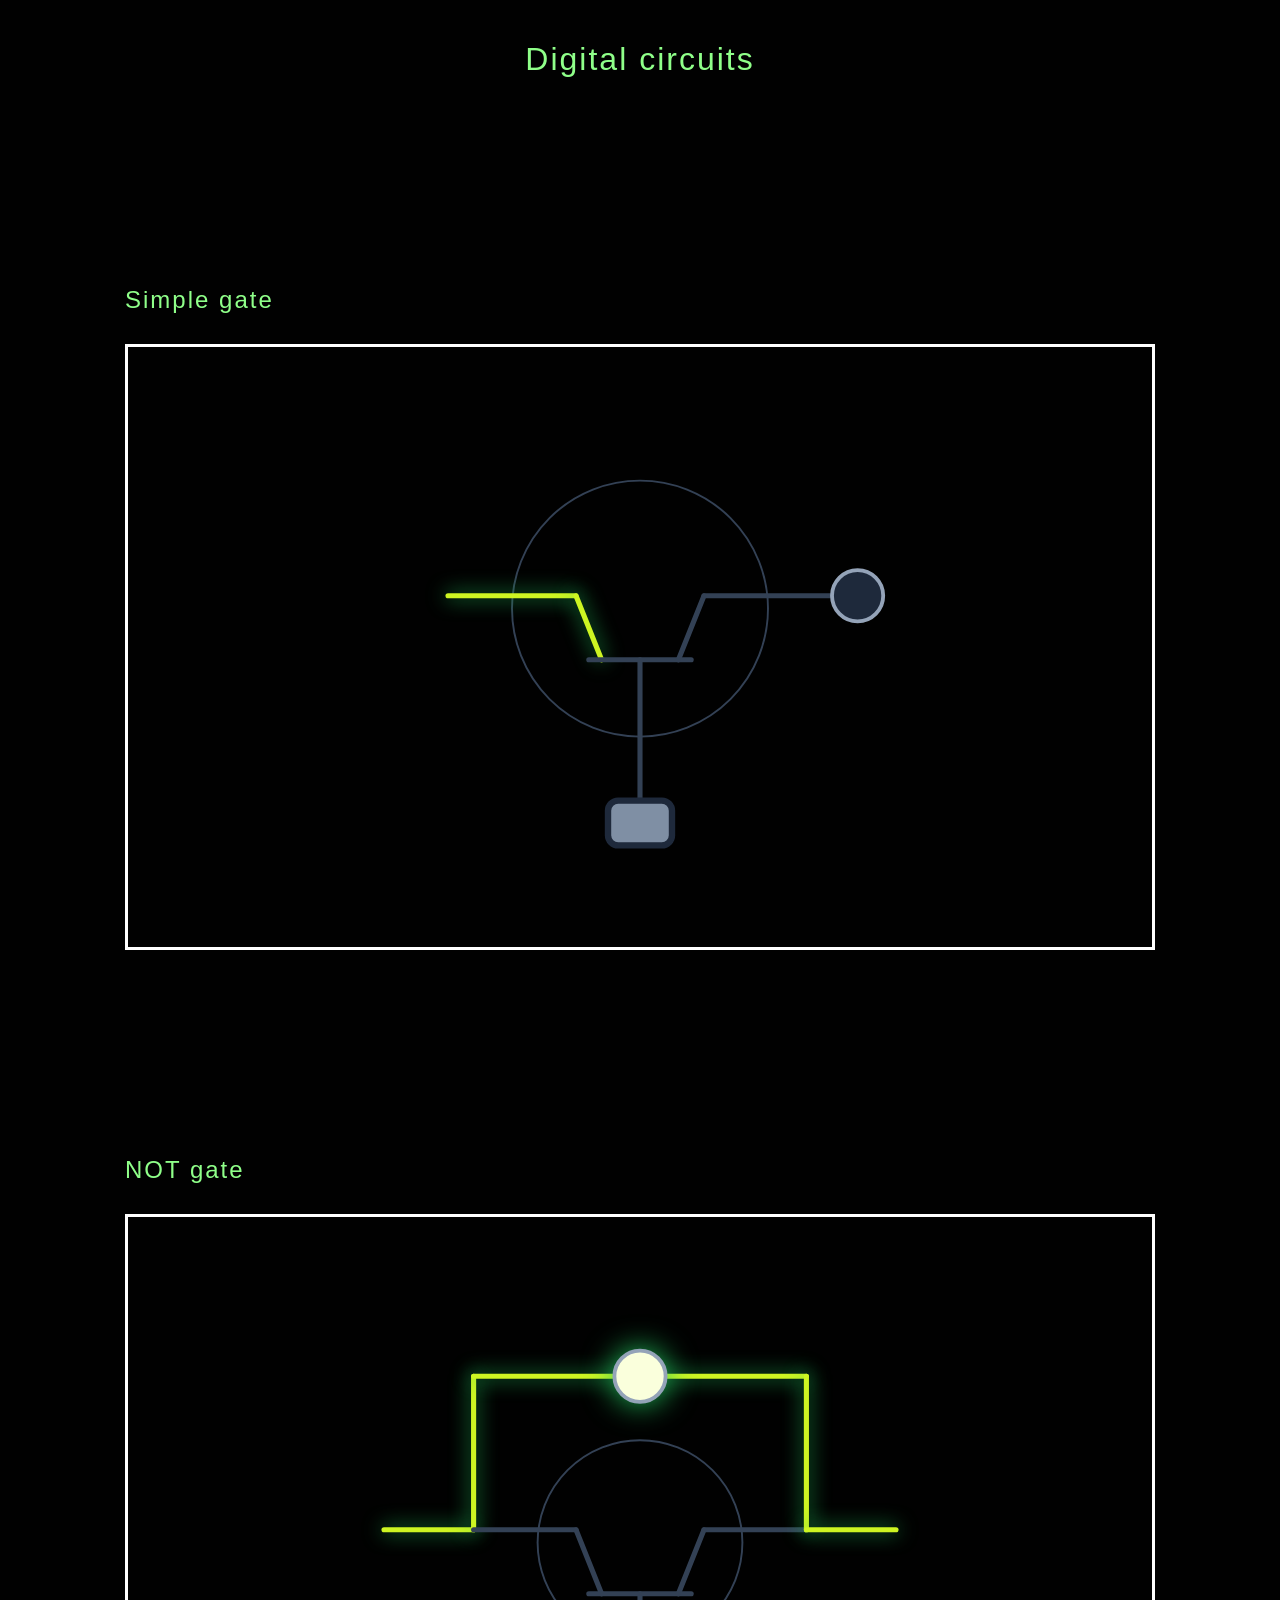
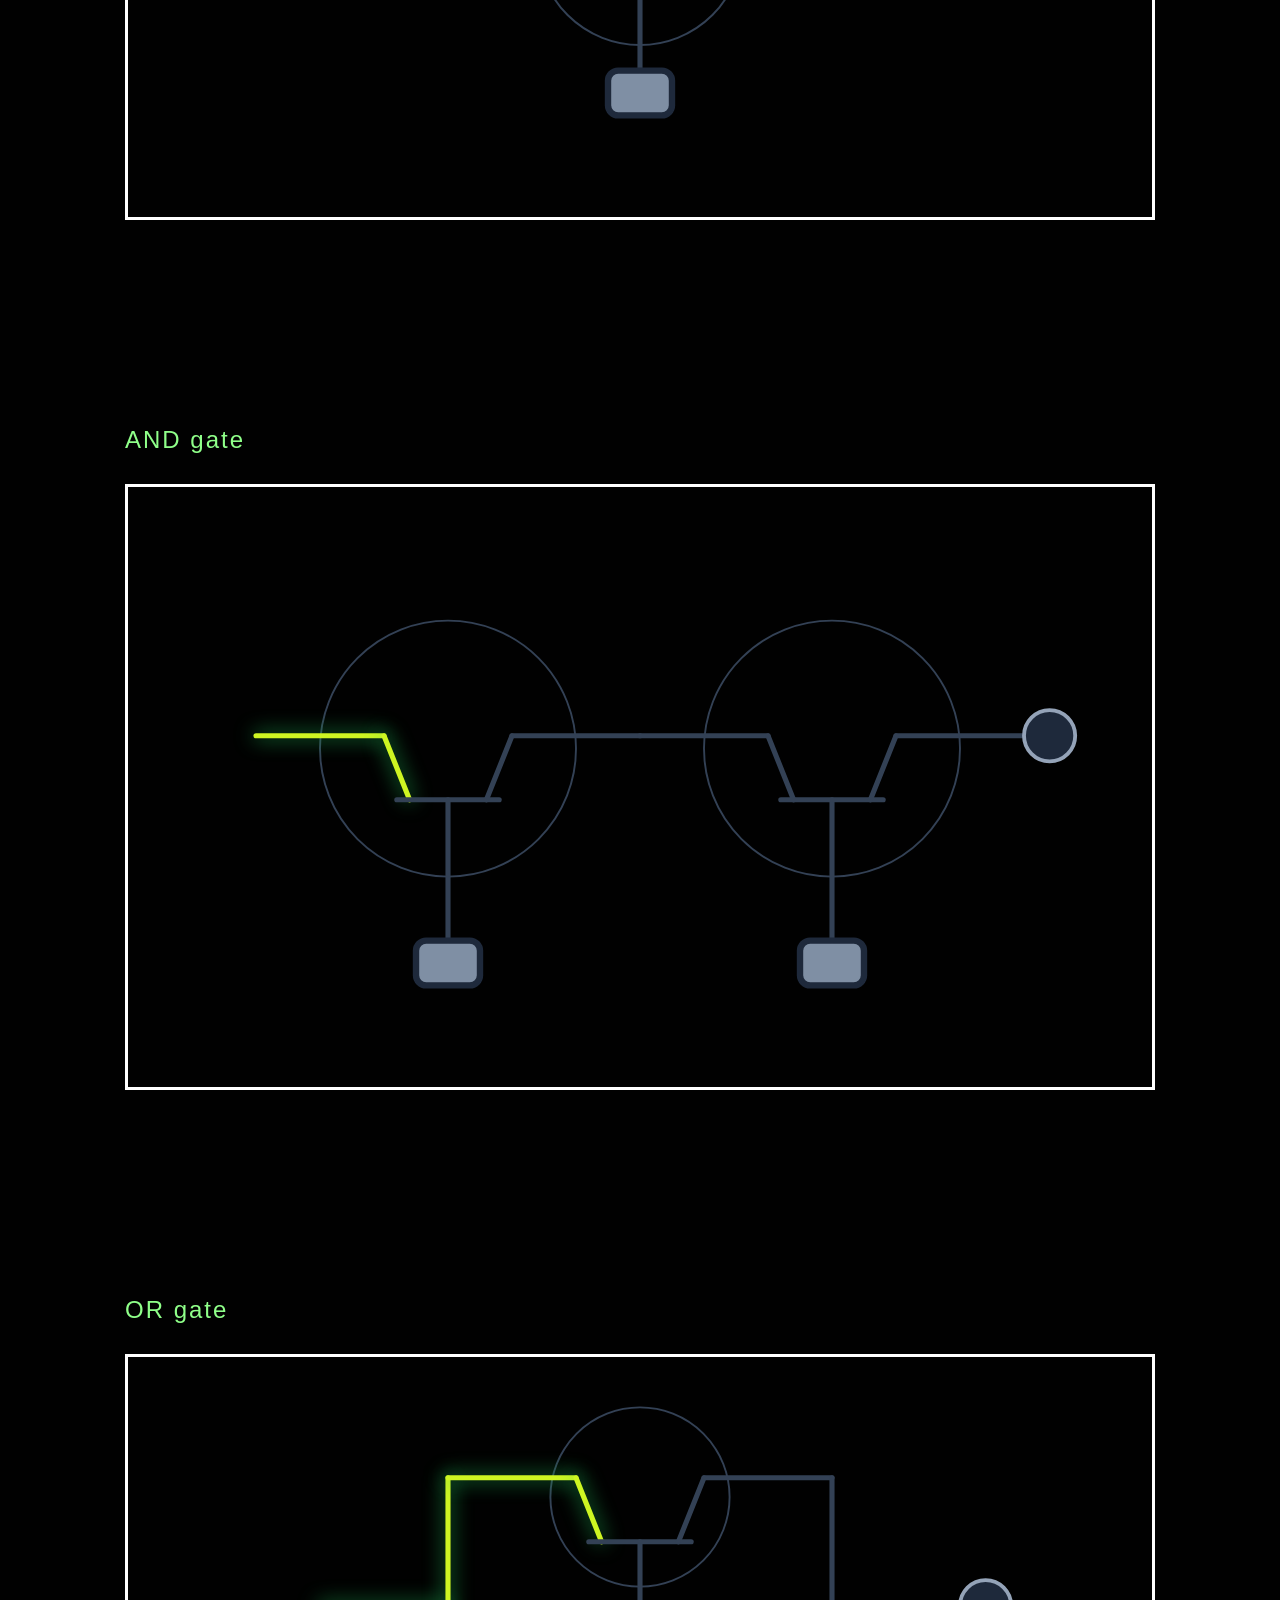
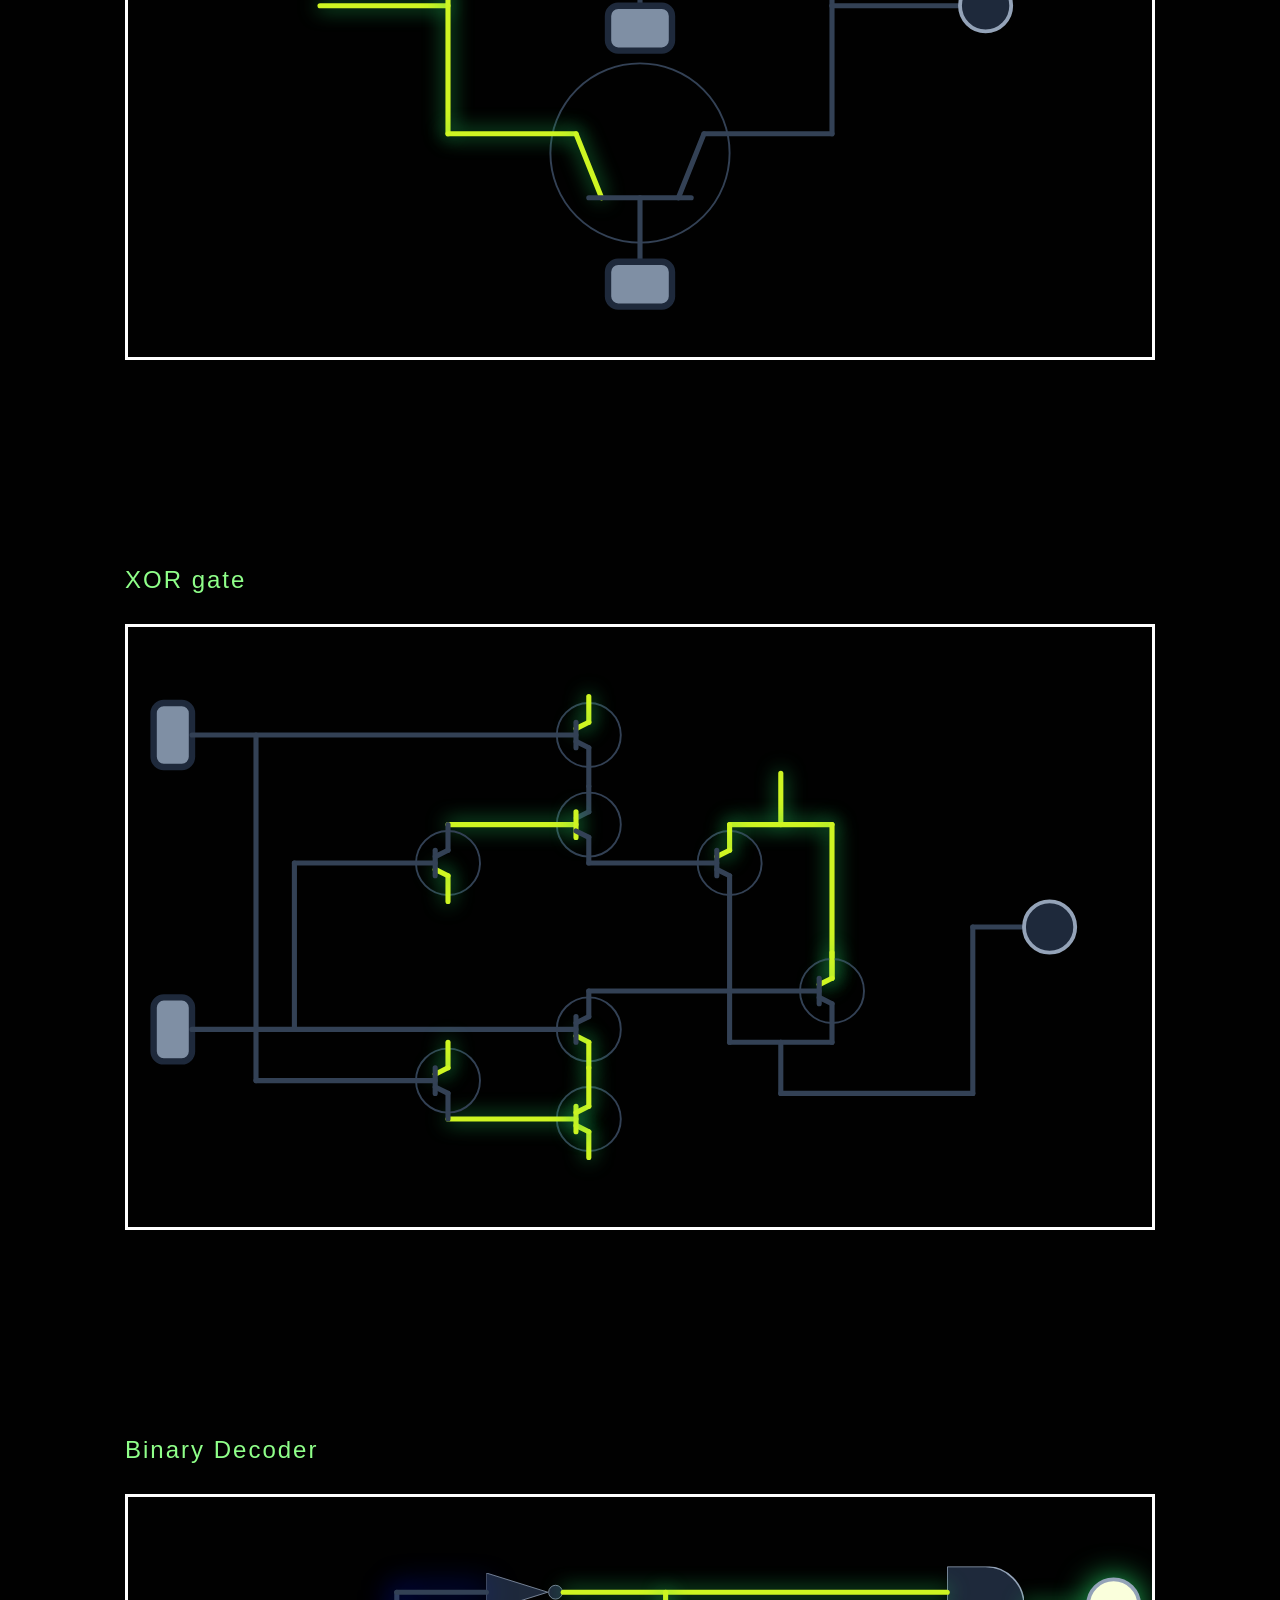
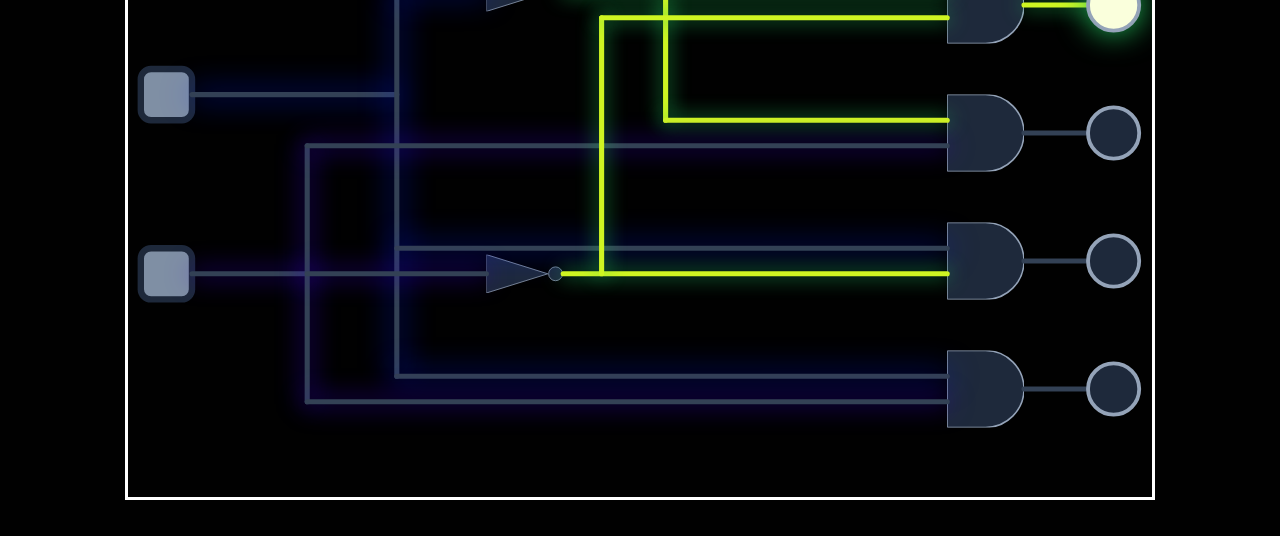
==== commit a2e04ea8: "binary decoder done" ====
--- a/index.html
+++ b/index.html
@@ -273,6 +273,86 @@
 
         </svg>
 
+        <h2>Binary Decoder</h2>
+
+        <svg viewBox="0 0 800 400">
+            <defs>
+
+                <symbol id="not_gate" viewBox="0 0 200 100">
+                    <polygon points="0,0 0,100 160,50" class="gate"/>
+                    <circle cx="180" cy="50" r="18" class="gate"/>
+                </symbol>
+
+                <symbol id="and_gate" viewBox="0 0 100 100">
+                    <path d="M0 0 L50 0 A50 50 0 0 1 50 100 L0 100 Z" class="gate"/>
+                </symbol>
+
+                <symbol id="or_gate" viewBox="0 0 100 100">
+                    <path d="M10,5 Q30,50 10,95 Q70,100 90,50 Q70,0 10,5 Z" class="gate"/>
+                </symbol>
+
+
+            </defs>
+
+            <rect id="switchP5" class="switch" x="10" y="100" width="40" height="40" rx="8"/>
+
+            <rect id="switchQ5" class="switch" x="10" y="240" width="40" height="40" rx="8"/>
+
+
+            <use href="#and_gate" x="640" y="20" width="60" height="60"/>
+            <use href="#and_gate" x="640" y="120" width="60" height="60"/>
+            <use href="#and_gate" x="640" y="220" width="60" height="60"/>
+            <use href="#and_gate" x="640" y="320" width="60" height="60"/>
+
+            <use href="#not_gate" x="280" y="25" width="60" height="30"/>
+            <use href="#not_gate" x="280" y="245" width="60" height="30"/>
+
+
+            <line id="wireP5" class="wire p" x1="50" y1="120" x2="210" y2="120"/>
+
+            <line id="wireP5_2" class="wire p" x1="210" y1="40" x2="210" y2="340"/>
+
+            <line id="wireInP5" class="wire p" x1="210" y1="40" x2="280" y2="40"/>
+
+            <line id="wireInP5_2" class="wire p" x1="210" y1="240" x2="640" y2="240"/>
+
+            <line id="wireInP5_3" class="wire p" x1="210" y1="340" x2="640" y2="340"/>
+
+            <line id="wireInN1P5" class="wire np active" x1="340" y1="40" x2="640" y2="40"/>
+
+            <line id="wireInN2P5" class="wire np active" x1="420" y1="40" x2="420" y2="140"/>
+
+            <line id="wireInN2P5_2" class="wire np active" x1="420" y1="140" x2="640" y2="140"/>
+
+
+            <line id="wireQ5" class="wire q" x1="50" y1="260" x2="140" y2="260"/>
+
+            <line id="wireQ5_2" class="wire q" x1="140" y1="160" x2="140" y2="360"/>
+
+            <line id="wireInQ5" class="wire q" x1="140" y1="160" x2="640" y2="160"/>
+
+            <line id="wireInQ5_2" class="wire q" x1="140" y1="260" x2="280" y2="260"/>
+
+            <line id="wireInQ5_3" class="wire q" x1="140" y1="360" x2="640" y2="360"/>
+
+            <line id="wireInN1Q5" class="wire nq active" x1="340" y1="260" x2="640" y2="260"/>
+
+            <line id="wireInN2Q5" class="wire nq active" x1="370" y1="260" x2="370" y2="60"/>
+
+            <line id="wireInN2Q5_2" class="wire nq active" x1="370" y1="60" x2="640" y2="60"/>
+
+
+            <line id="wireOutA5" class="wire active" x1="700" y1="50" x2="750" y2="50"/>
+            <line id="wireOutB5" class="wire" x1="700" y1="150" x2="750" y2="150"/>
+            <line id="wireOutC5" class="wire" x1="700" y1="250" x2="750" y2="250"/>
+            <line id="wireOutD5" class="wire" x1="700" y1="350" x2="750" y2="350"/>
+
+            <circle id="lampA5" class="lamp on" cx="770" cy="50" r="20"/>
+            <circle id="lampB5" class="lamp" cx="770" cy="150" r="20"/>
+            <circle id="lampC5" class="lamp" cx="770" cy="250" r="20"/>
+            <circle id="lampD5" class="lamp" cx="770" cy="350" r="20"/>
+        </svg>
+
         <br>
         <br>
 
--- a/circuit.css
+++ b/circuit.css
@@ -55,9 +55,25 @@
     transition: stroke 0.3s;
 }
 
+.wire.p {
+    filter: drop-shadow(0 0 12px #041dff);
+}
+
+.wire.q {
+    filter: drop-shadow(0 0 10px #3600d8);
+}
+
+.wire.np {
+    filter: drop-shadow(0 0 10px #ff0404);
+}
+
+.wire.nq {
+    filter: drop-shadow(0 0 10px #ee6dff);
+}
+
 .wire.active {
     stroke: #cef522;
-    filter: drop-shadow(0 0 6px #22c55e);
+    filter: drop-shadow(0 0 8px #22c55e);
 }
 
 .gate {
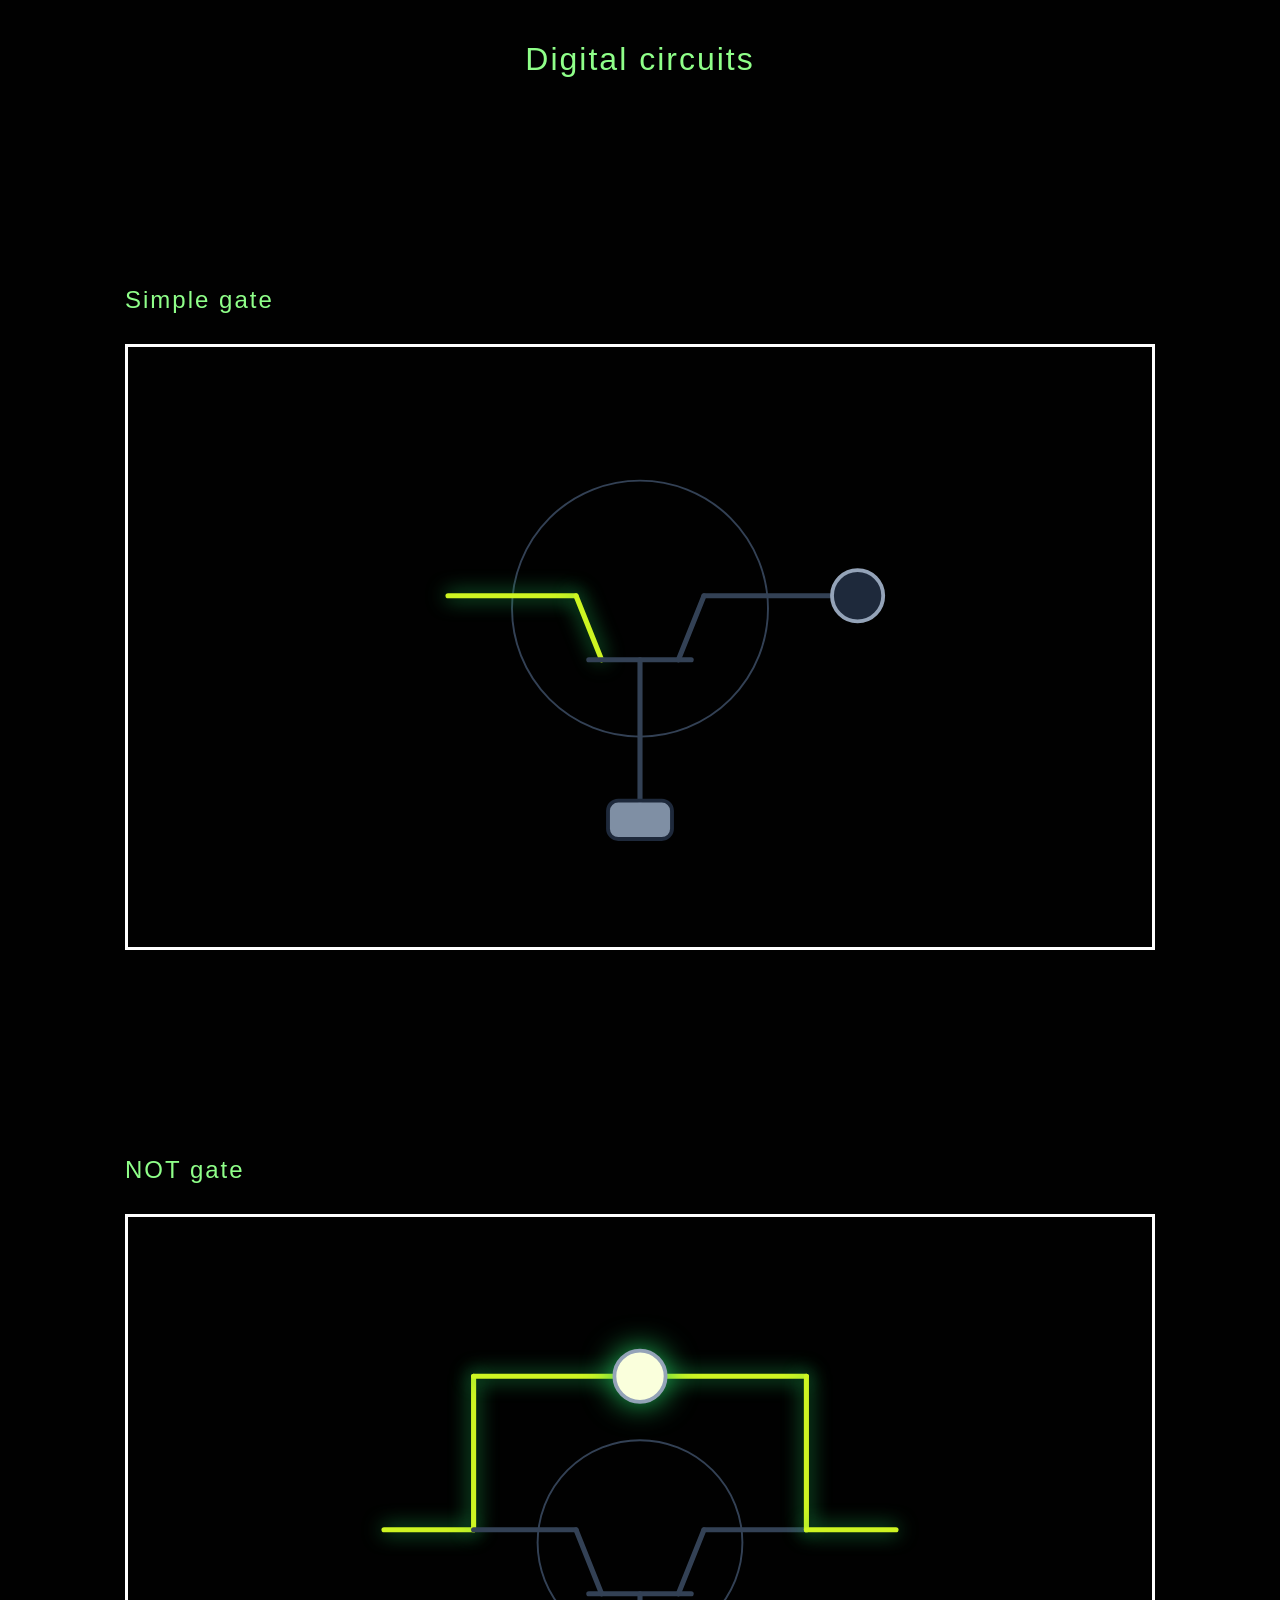
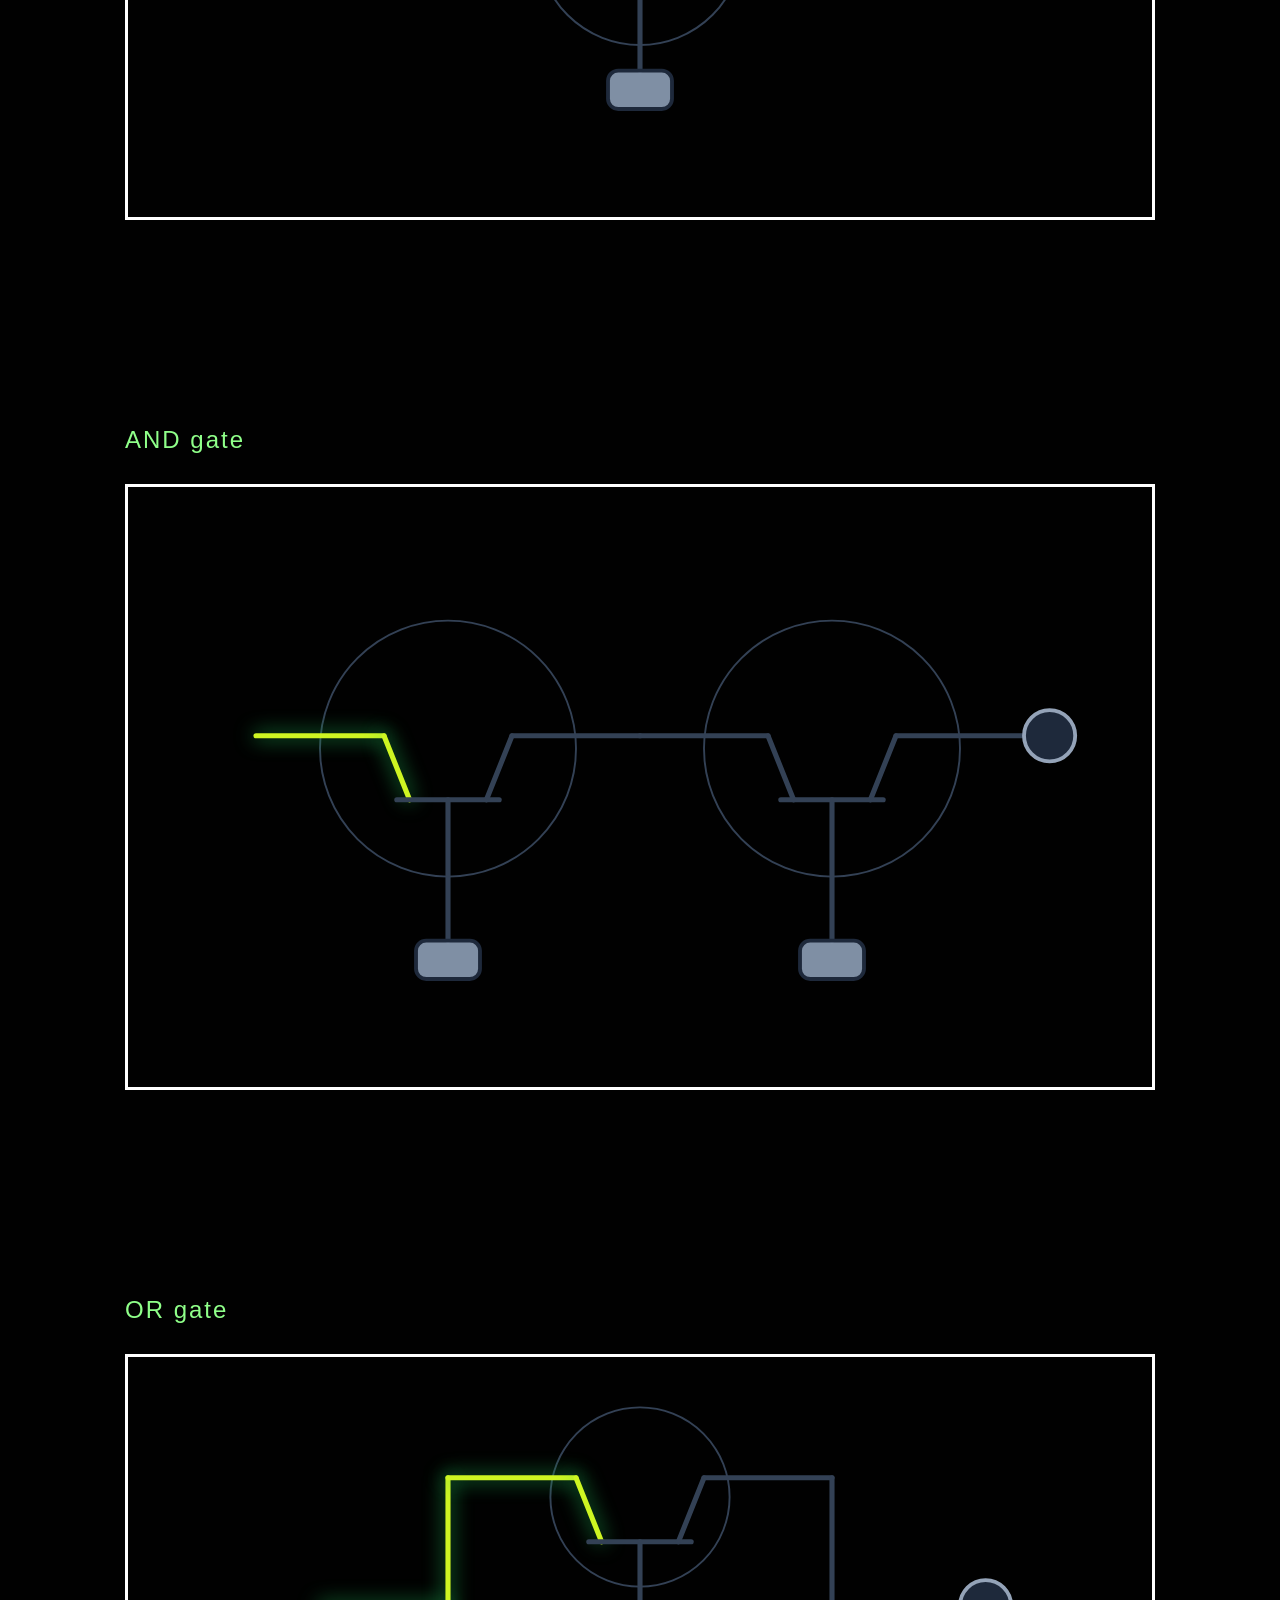
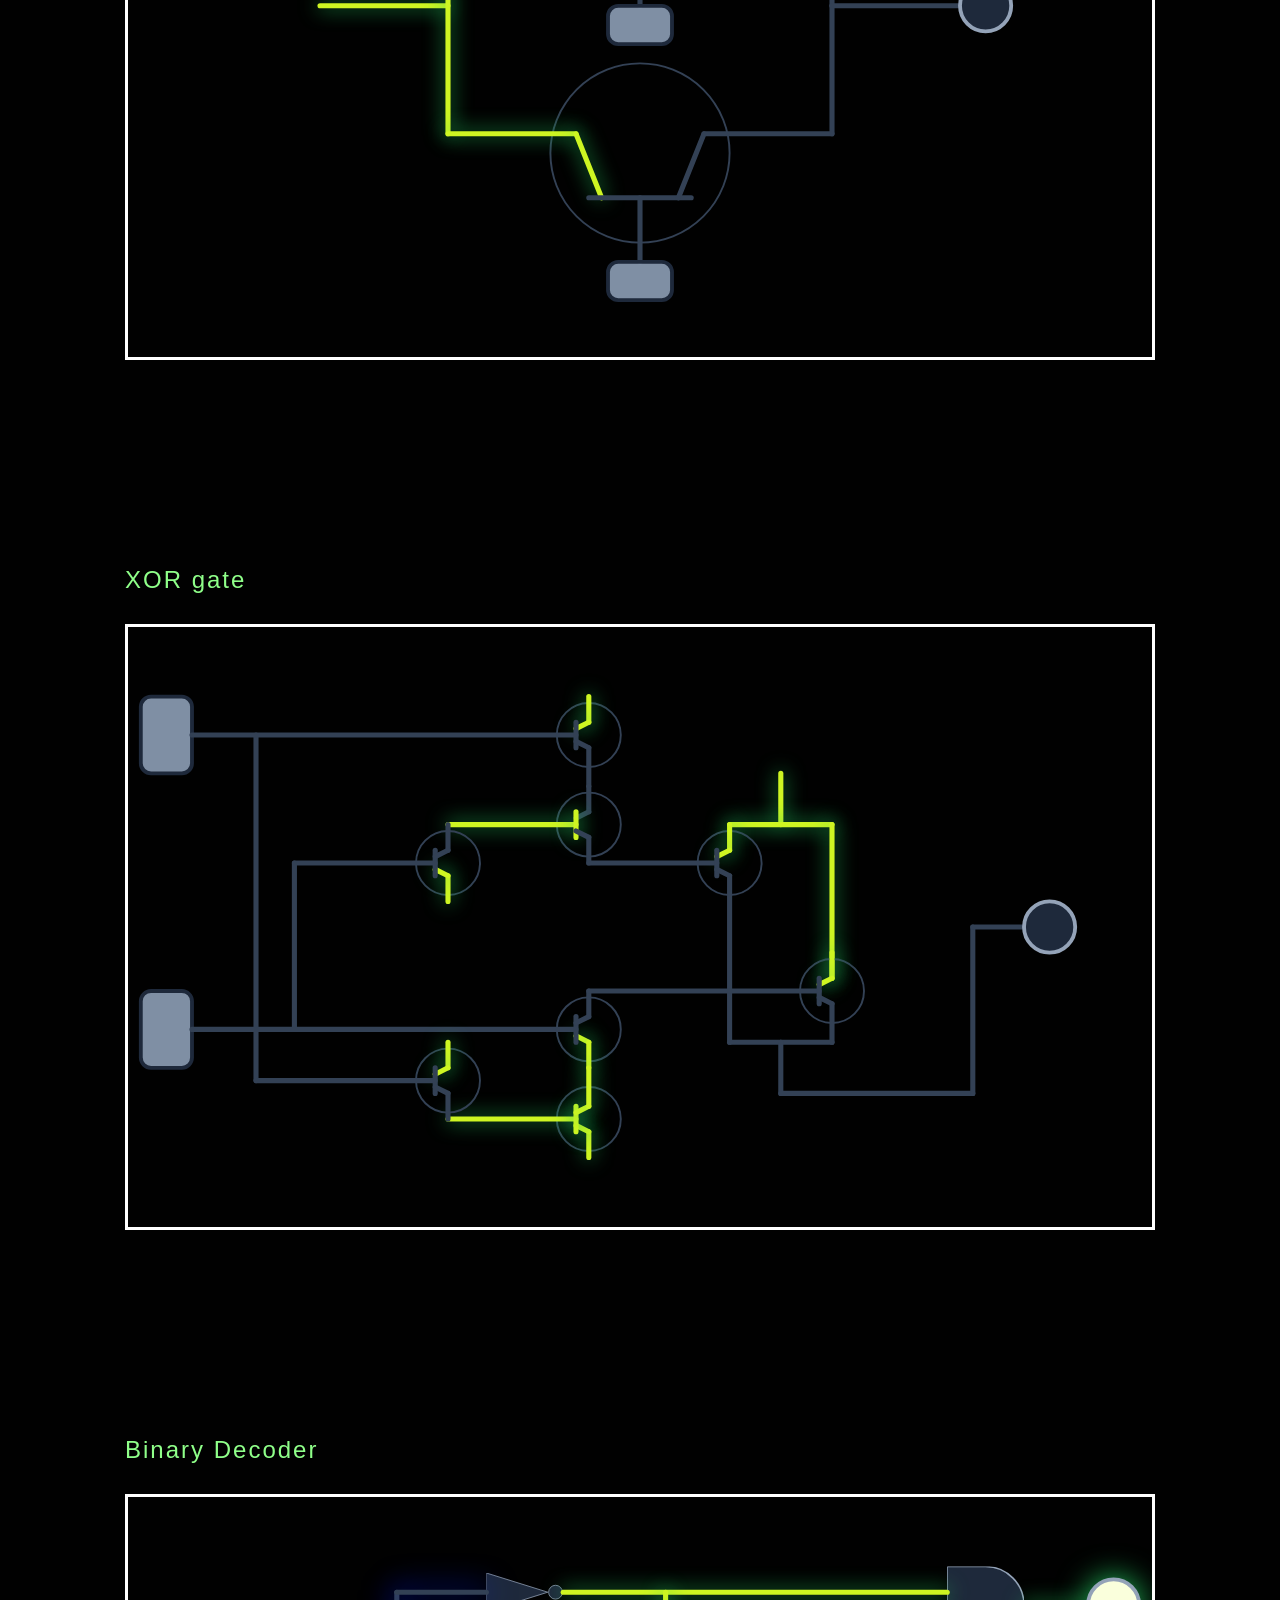
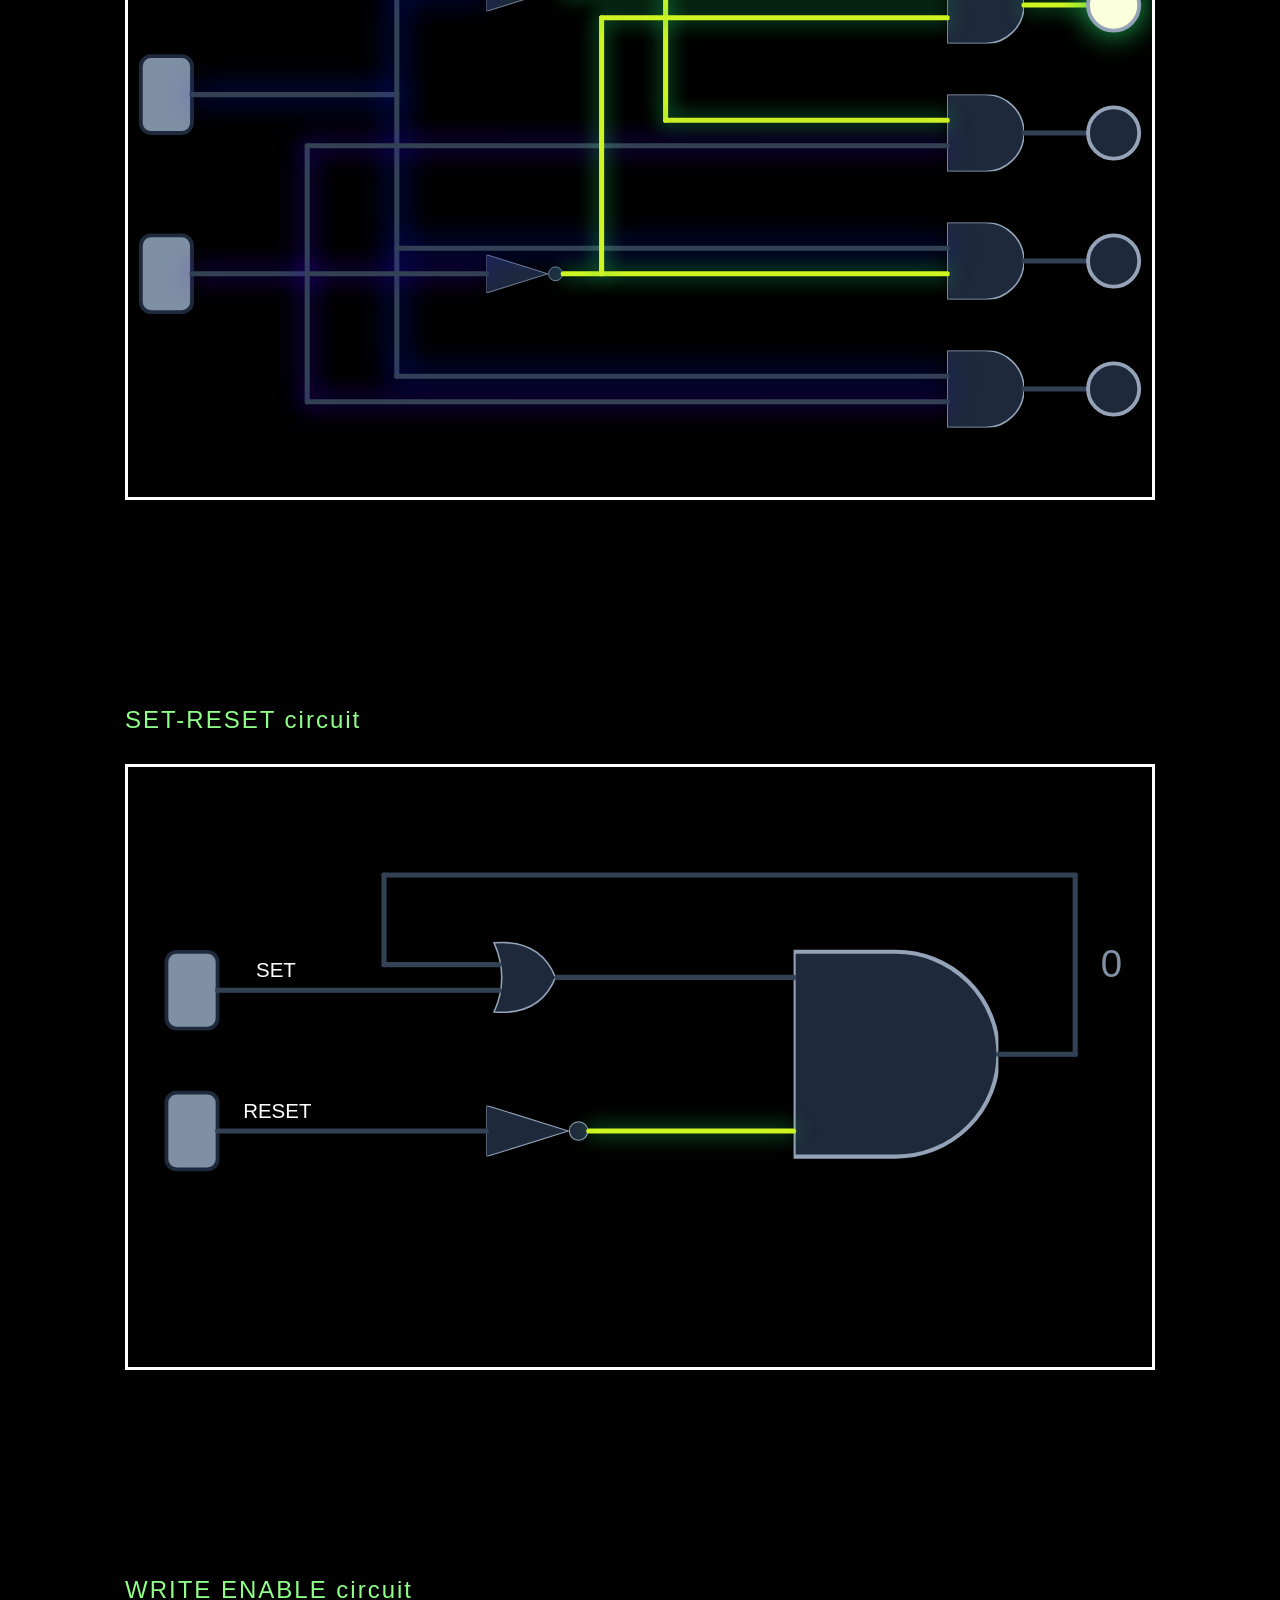
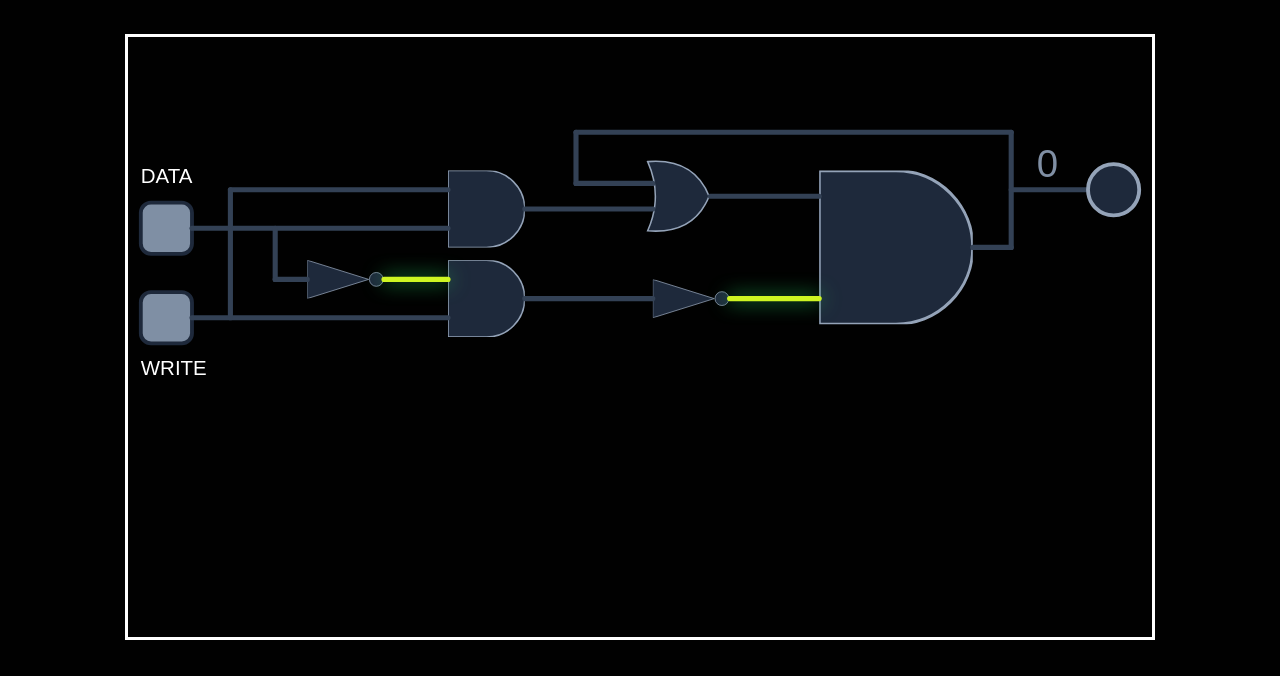
==== commit 796af361: "finished set-reset and write enable circuits" ====
--- a/index.html
+++ b/index.html
@@ -27,7 +27,7 @@
             <line id="wireOutA0" class="wire" x1="450" y1="160" x2="430" y2="210"/>
             <line id="wireOutA0_2" class="wire" x1="450" y1="160" x2="550" y2="160"/>
 
-            <rect id="switchA0" class="switch" x="375" y="320" width="50" height="35" rx="8"/>
+            <rect id="switchA0" class="switch" x="375" y="320" width="50" height="30" rx="8"/>
             
             <circle id="lamp0" class="lamp" cx="570" cy="160" r="20"/>
 
@@ -54,7 +54,7 @@
             <line id="wireOutA1" class="wire" x1="450" y1="210" x2="430" y2="260"/>
             <line id="wireOutA1_2" class="wire" x1="450" y1="210" x2="530" y2="210"/>
 
-            <rect id="switchA1" class="switch" x="375" y="320" width="50" height="35" rx="8"/>
+            <rect id="switchA1" class="switch" x="375" y="320" width="50" height="30" rx="8"/>
 
 
             <line id="wireOutB1" class="wire active" x1="400" y1="90" x2="530" y2="90"/>
@@ -81,7 +81,7 @@
             <line id="wireOutA2" class="wire" x1="300" y1="160" x2="280" y2="210"/>
             <line id="wireOutA2_2" class="wire" x1="300" y1="160" x2="400" y2="160"/>
 
-            <rect id="switchA2" class="switch" x="225" y="320" width="50" height="35" rx="8"/>
+            <rect id="switchA2" class="switch" x="225" y="320" width="50" height="30" rx="8"/>
 
             
             <circle class="tcircle" cx="550" cy="170" r="100"/>
@@ -95,7 +95,7 @@
             <line id="wireOutB2" class="wire" x1="600" y1="160" x2="580" y2="210"/>
             <line id="wireOutB2_2" class="wire" x1="600" y1="160" x2="700" y2="160"/>
 
-            <rect id="switchB2" class="switch" x="525" y="320" width="50" height="35" rx="8"/>
+            <rect id="switchB2" class="switch" x="525" y="320" width="50" height="30" rx="8"/>
             
             <circle id="lamp2" class="lamp" cx="720" cy="160" r="20"/>
 
@@ -120,7 +120,7 @@
             <line id="wireOutA3" class="wire" x1="450" y1="60" x2="430" y2="110"/>
             <line id="wireOutA3_2" class="wire" x1="450" y1="60" x2="550" y2="60"/>
 
-            <rect id="switchA3" class="switch" x="375" y="160" width="50" height="35" rx="8"/>
+            <rect id="switchA3" class="switch" x="375" y="160" width="50" height="30" rx="8"/>
 
 
             <circle class="tcircle" cx="400" cy="275" r="70"/>
@@ -134,7 +134,7 @@
             <line id="wireOutB3" class="wire" x1="450" y1="260" x2="430" y2="310"/>
             <line id="wireOutB3_2" class="wire" x1="450" y1="260" x2="550" y2="260"/>
 
-            <rect id="switchB3" class="switch" x="375" y="360" width="50" height="35" rx="8"/>
+            <rect id="switchB3" class="switch" x="375" y="360" width="50" height="30" rx="8"/>
 
 
             <line id="wireOutC3_top" class="wire" x1="550" y1="60"  x2="550" y2="160"/>
@@ -156,7 +156,7 @@
             <line id="wireSourceB4_2" class="wire active" x1="550" y1="120" x2="550" y2="240"/>
 
 
-            <rect id="switchA4" class="switch" x="20" y="25" width="30" height="50" rx="8"/>
+            <rect id="switchA4" class="switch" x="10" y="20" width="40" height="60" rx="8"/>
 
             <line id="wireConnectorA4" class="wire" x1="100" y1="50" x2="100" y2="320"/>
 
@@ -209,7 +209,7 @@
 
 
 
-            <rect id="switchB4" class="switch" x="20" y="255" width="30" height="50" rx="8"/>
+            <rect id="switchB4" class="switch" x="10" y="250" width="40" height="60" rx="8"/>
 
             <line id="wireConnectorB4" class="wire" x1="130" y1="280" x2="130" y2="150"/>
 
@@ -276,6 +276,7 @@
         <h2>Binary Decoder</h2>
 
         <svg viewBox="0 0 800 400">
+
             <defs>
 
                 <symbol id="not_gate" viewBox="0 0 200 100">
@@ -287,16 +288,11 @@
                     <path d="M0 0 L50 0 A50 50 0 0 1 50 100 L0 100 Z" class="gate"/>
                 </symbol>
 
-                <symbol id="or_gate" viewBox="0 0 100 100">
-                    <path d="M10,5 Q30,50 10,95 Q70,100 90,50 Q70,0 10,5 Z" class="gate"/>
-                </symbol>
-
-
             </defs>
 
-            <rect id="switchP5" class="switch" x="10" y="100" width="40" height="40" rx="8"/>
-
-            <rect id="switchQ5" class="switch" x="10" y="240" width="40" height="40" rx="8"/>
+            <rect id="switchP5" class="switch" x="10" y="90" width="40" height="60" rx="8"/>
+
+            <rect id="switchQ5" class="switch" x="10" y="230" width="40" height="60" rx="8"/>
 
 
             <use href="#and_gate" x="640" y="20" width="60" height="60"/>
@@ -353,6 +349,129 @@
             <circle id="lampD5" class="lamp" cx="770" cy="350" r="20"/>
         </svg>
 
+        <h2>SET-RESET circuit</h2>
+
+        <svg viewBox="0 0 800 400">
+
+            <defs>
+
+                <symbol id="not_gate" viewBox="0 0 200 100">
+                    <polygon points="0,0 0,100 160,50" class="gate"/>
+                    <circle cx="180" cy="50" r="18" class="gate"/>
+                </symbol>
+
+                <symbol id="and_gate" viewBox="0 0 100 100">
+                    <path d="M0 0 L50 0 A50 50 0 0 1 50 100 L0 100 Z" class="gate"/>
+                </symbol>
+
+                <symbol id="or_gate" viewBox="0 0 100 100">
+                    <path d="M10,5 Q30,50 10,95 Q70,100 90,50 Q70,0 10,5 Z" class="gate"/>
+                </symbol>
+
+            </defs>
+
+            <rect id="switchA6" class="switch" x="30" y="110" width="40" height="60" rx="8" />
+            <text x="100" y="130">SET</text>
+
+            <rect id="switchB6" class="switch" x="30" y="220" width="40" height="60" rx="8"/>
+            <text x="90" y="240">RESET</text>
+
+
+            <use href="#or_gate" x="280" y="100" width="60" height="60"/>
+
+            <use href="#not_gate" x="280" y="230" width="80" height="40"/>
+
+            <use href="#and_gate" x="520" y="90" width="160" height="200"/>
+
+
+            <line id="wireA6" class="wire" x1="70" y1="140" x2="290" y2="140"/>
+            <line id="wireB6" class="wire" x1="70" y1="250" x2="280" y2="250"/>
+
+            <line id="wireOutA6" class="wire" x1="335" y1="130" x2="520" y2="130"/>
+            <line id="wireOutB6" class="wire active" x1="360" y1="250" x2="520" y2="250"/>
+
+            <line id="wireOutX6" class="wire" x1="680" y1="190" x2="740" y2="190"/>
+
+            <text id="Out6" class="res_txt" x="760" y="130">0</text>
+            <line id="wireOutX6_2" class="wire" x1="740" y1="190" x2="740" y2="50"/>
+            <line id="wireOutX6_3" class="wire" x1="740" y1="50" x2="200" y2="50"/>
+            <line id="wireOutX6_4" class="wire" x1="200" y1="50" x2="200" y2="120"/>
+
+            <line id="wireInNOut6" class="wire" x1="200" y1="120" x2="290" y2="120"/>
+
+        </svg>
+
+        <h2>WRITE ENABLE circuit</h2>
+
+        <svg viewBox="0 0 800 400">
+
+            <defs>
+
+                <symbol id="not_gate" viewBox="0 0 200 100">
+                    <polygon points="0,0 0,100 160,50" class="gate"/>
+                    <circle cx="180" cy="50" r="18" class="gate"/>
+                </symbol>
+
+                <symbol id="and_gate" viewBox="0 0 100 100">
+                    <path d="M0 0 L50 0 A50 50 0 0 1 50 100 L0 100 Z" class="gate"/>
+                </symbol>
+
+                <symbol id="or_gate" viewBox="0 0 100 100">
+                    <path d="M10,5 Q30,50 10,95 Q70,100 90,50 Q70,0 10,5 Z" class="gate"/>
+                </symbol>
+
+            </defs>
+
+            <rect id="switchA7" class="switch" x="10" y="95" width="40" height="40" rx="8" />
+            <text x="10" y="80">DATA</text>
+
+            <rect id="switchB7" class="switch" x="10" y="165" width="40" height="40" rx="8"/>
+            <text x="10" y="230">WRITE</text>
+
+
+            <use href="#not_gate" x="140" y="140" width="60" height="30"/>
+
+            <use href="#and_gate" x="250" y="70" width="60" height="60"/>
+            <use href="#and_gate" x="250" y="140" width="60" height="60"/>
+
+            <use href="#or_gate" x="400" y="60" width="60" height="60"/>
+            <use href="#not_gate" x="410" y="155" width="60" height="30"/>
+            <use href="#and_gate" x="540" y="70" width="120" height="120"/>
+
+
+            <line id="wireA7" class="wire" x1="50" y1="115" x2="250" y2="115"/>
+            <line id="wireB7" class="wire" x1="50" y1="185" x2="250" y2="185"/>
+
+            <line id="wireConnA7" class="wire" x1="115" y1="115" x2="115" y2="155"/>
+            <line id="wireConnA7_2" class="wire" x1="115" y1="155" x2="140" y2="155"/>
+
+            <line id="wireConnB7" class="wire" x1="80" y1="185" x2="80" y2="85"/>
+            <line id="wireConnB7_2" class="wire" x1="80" y1="85" x2="250" y2="85"/>
+
+
+            <line id="wireOutNA7" class="wire active" x1="200" y1="155" x2="250" y2="155"/>
+
+            <line id="wireOutA7" class="wire" x1="310" y1="100" x2="410" y2="100"/>
+            <line id="wireOutB7" class="wire" x1="310" y1="170" x2="410" y2="170"/>
+
+            <line id="wireOutC7" class="wire" x1="455" y1="90" x2="540" y2="90"/>
+            <line id="wireOutD7" class="wire active" x1="470" y1="170" x2="540" y2="170"/>
+
+            <line id="wireOutX7" class="wire" x1="660" y1="130" x2="690" y2="130"/>
+
+            <line id="wireOutX7_2" class="wire" x1="690" y1="130" x2="690" y2="40"/>
+            <line id="wireOutX7_3" class="wire" x1="690" y1="40" x2="350" y2="40"/>
+            <line id="wireOutX7_4" class="wire" x1="350" y1="40" x2="350" y2="80"/>
+
+            <line id="wireInNOut7" class="wire" x1="350" y1="80" x2="410" y2="80"/>
+
+
+            <text id="Out7" class="res_txt" x="710" y="75">0</text>
+            <line id="wireOut7" class="wire" x1="690" y1="85" x2="750" y2="85"/>
+            <circle id="lamp7" class="lamp" cx="770" cy="85" r="20"/>
+
+        </svg>
+
         <br>
         <br>
 
--- a/circuit.css
+++ b/circuit.css
@@ -34,10 +34,6 @@
     display: block;
     width: 80vw;
     height: 600px;
-}
-
-svg text {
-    fill: #93f7ee;
 }
 
 .tcircle {
@@ -98,7 +94,7 @@
     cursor: pointer;
     fill: #9eb1cbce;
     stroke: #1e293b;
-    stroke-width: 5;
+    stroke-width: 3;
     transition: fill 0.3s;
 }
 
@@ -106,10 +102,23 @@
     fill: #b5ec9b;
 }
 
-text {
+svg text {
     fill: white;
-    font-size: 18px;
+    text-anchor: start;
+    dominant-baseline: text-bottom;
+    font-size: medium;
     user-select: none;
+}
+
+.res_txt {
+    fill: #9eb1cbce;
+    font-size: 30px;
+}
+
+.res_txt.active {
+    fill: #cef522;
+    filter: drop-shadow(0 0 8px #22c55e);
+    font-size: 30px;
 }
 
 br {
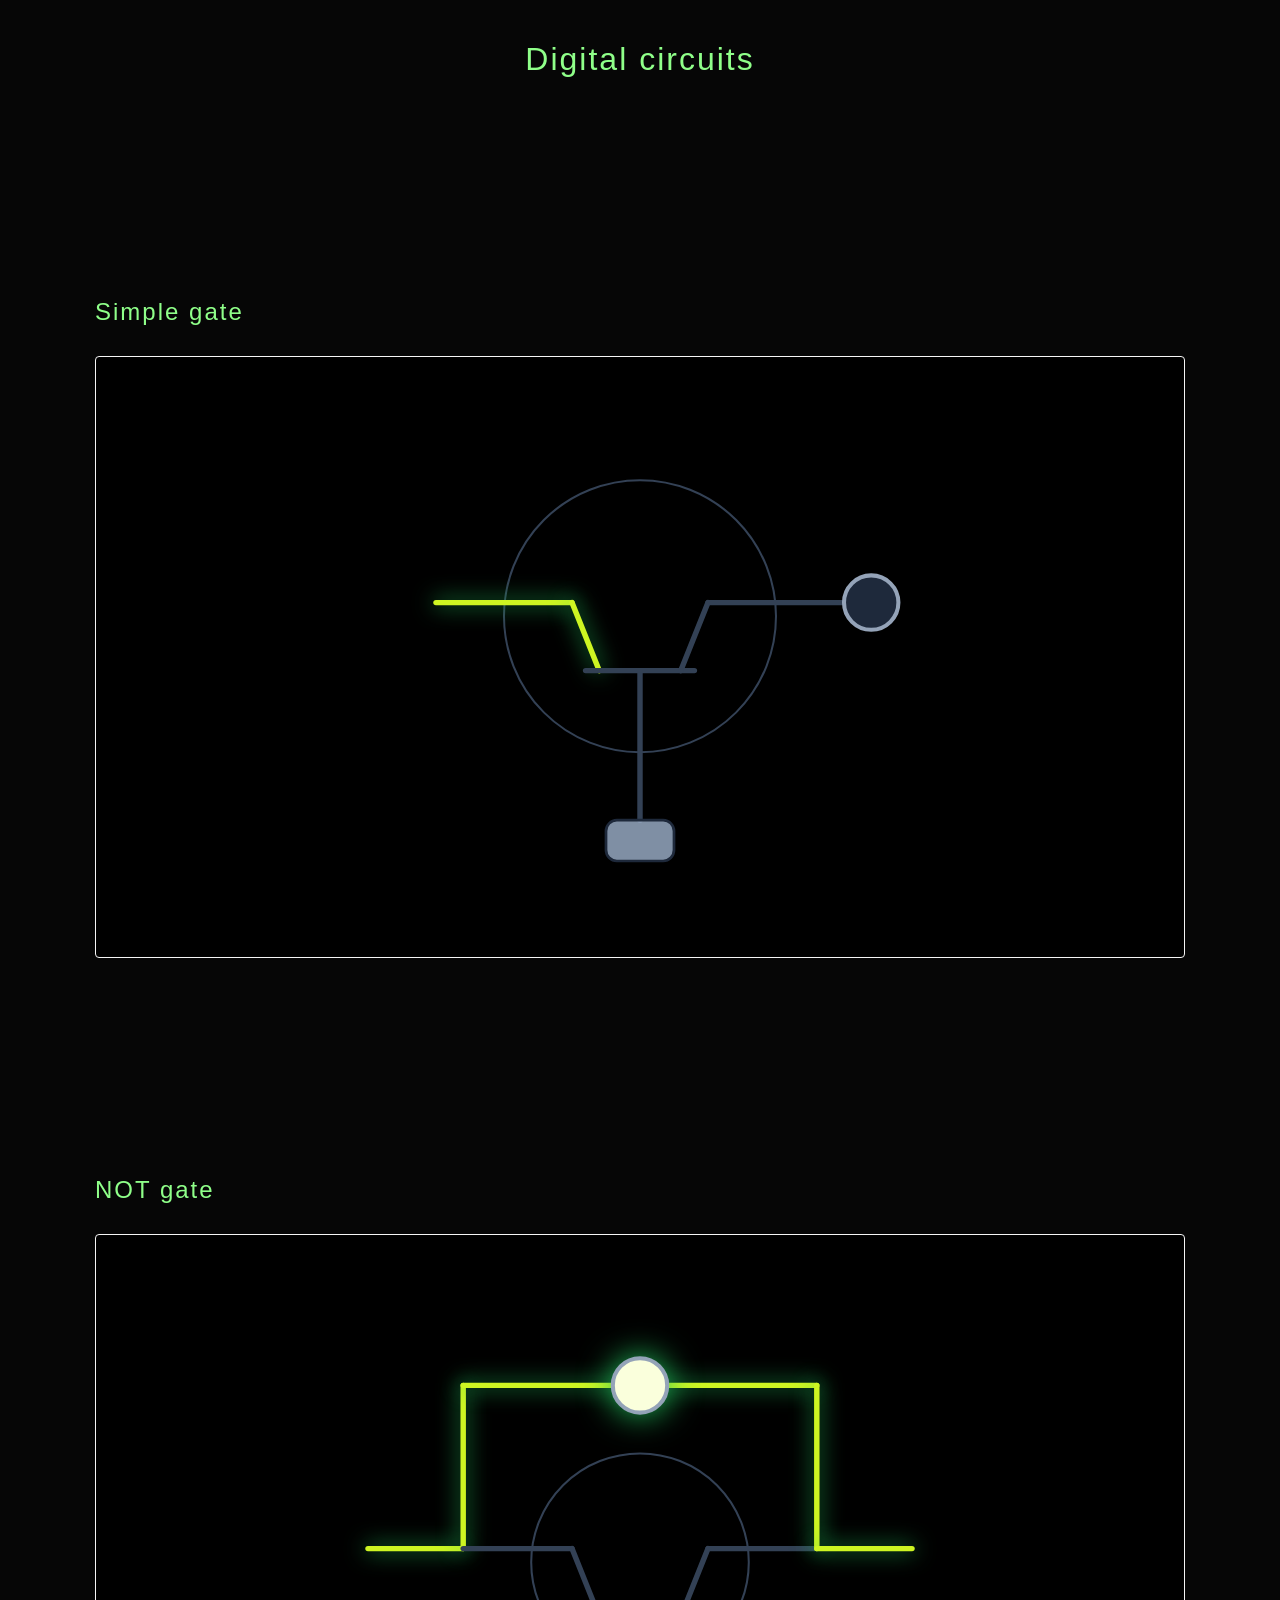
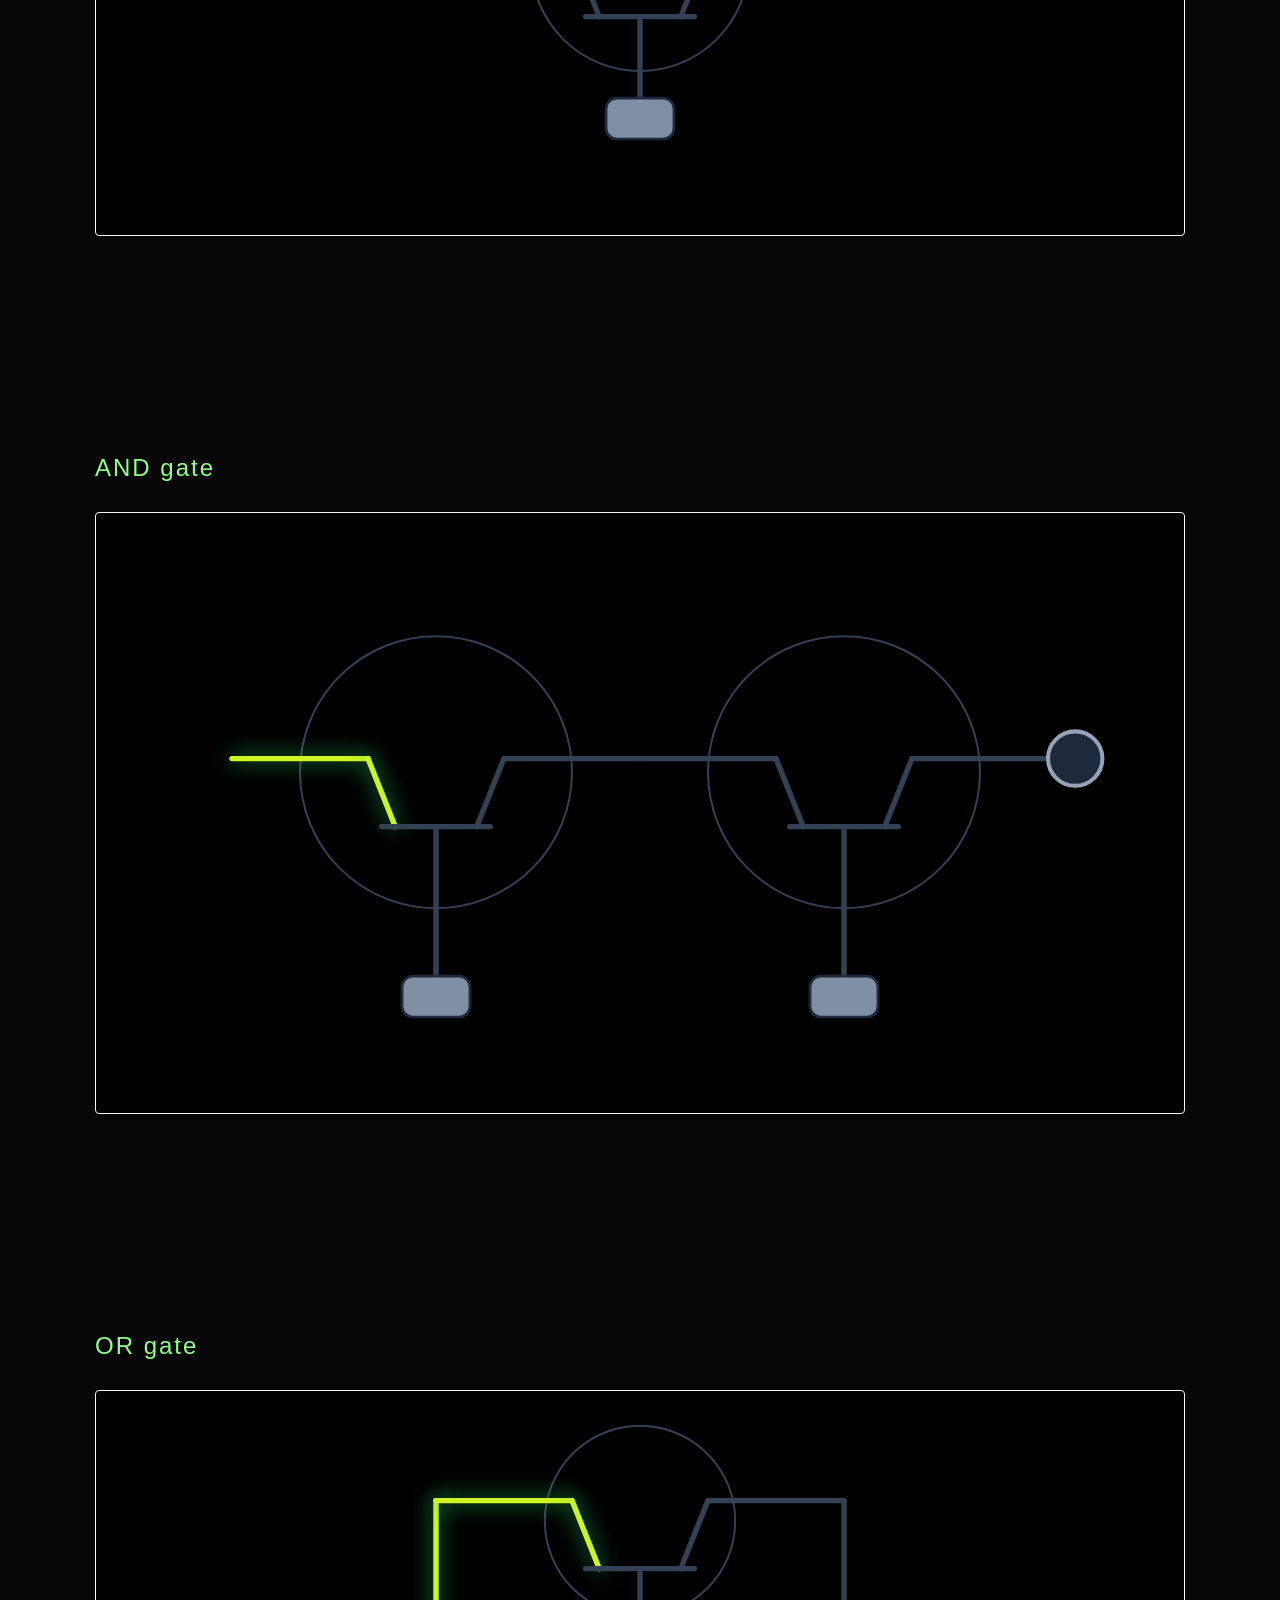
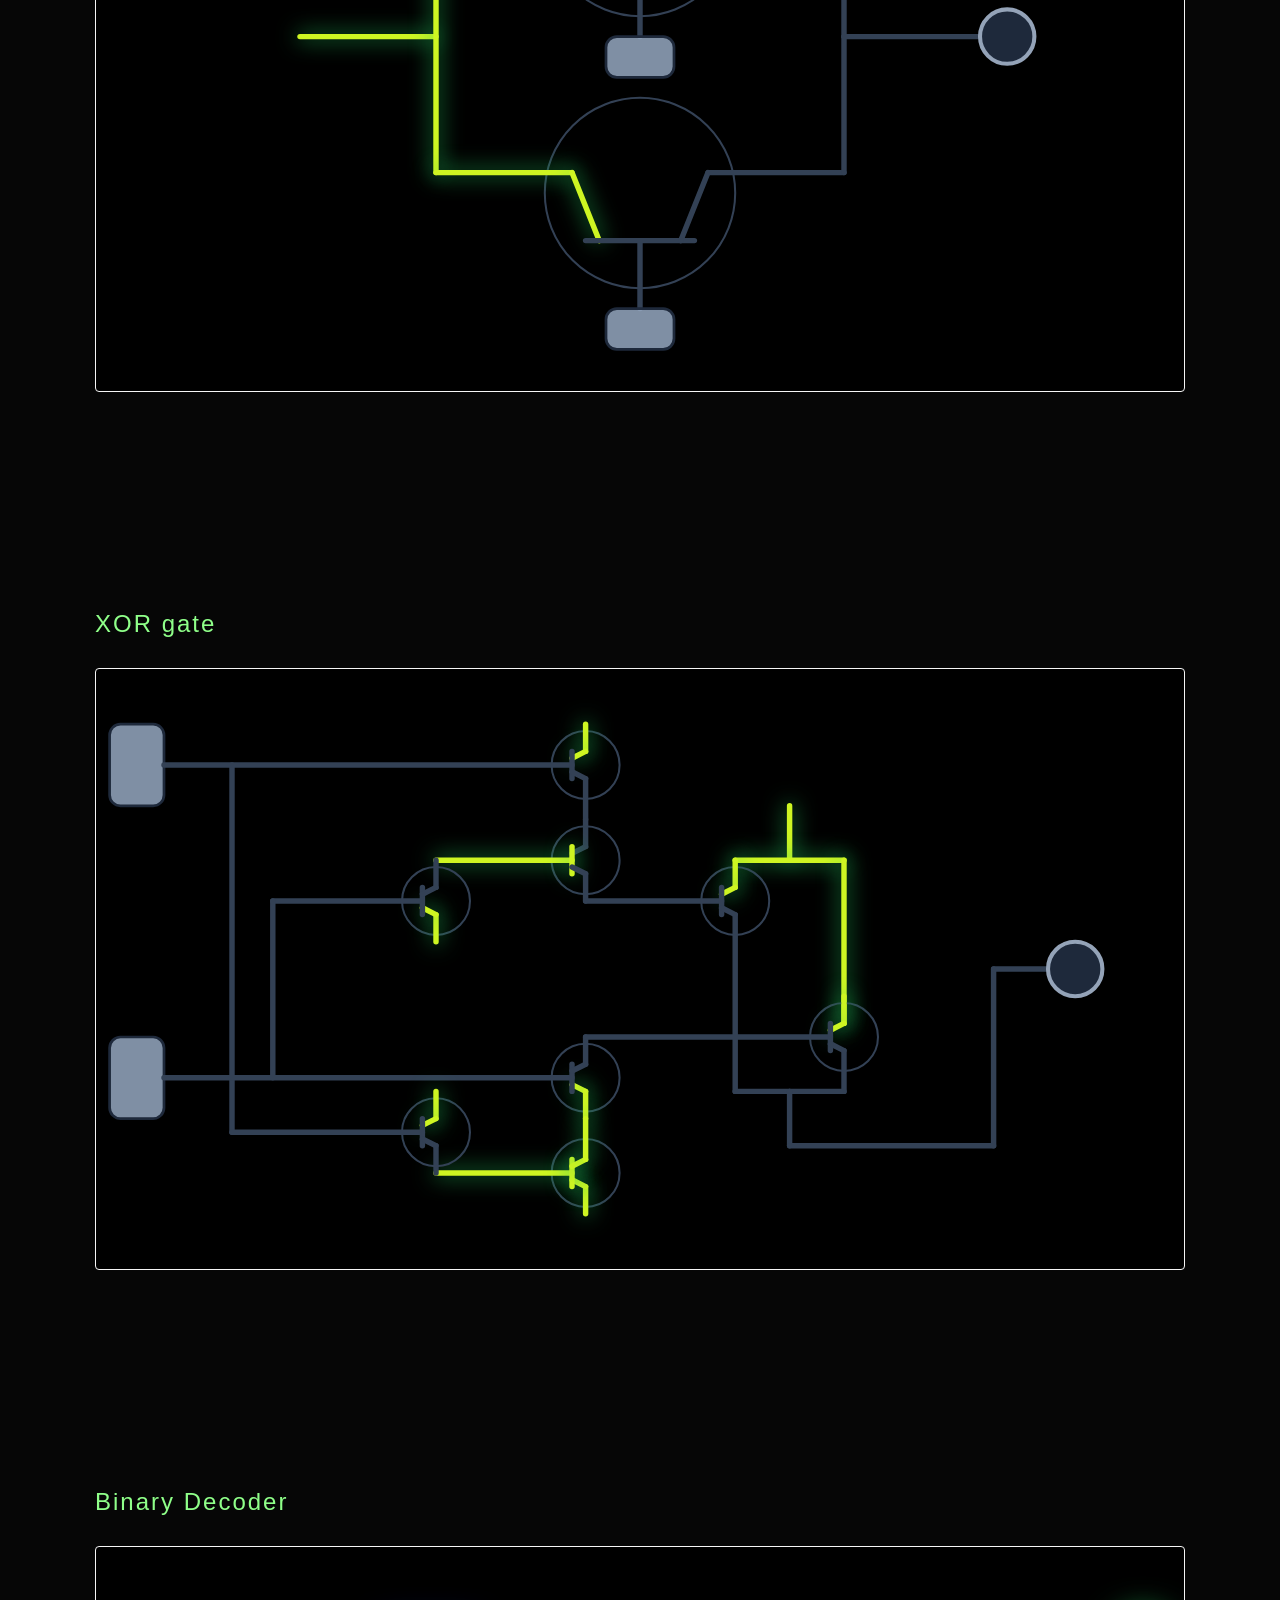
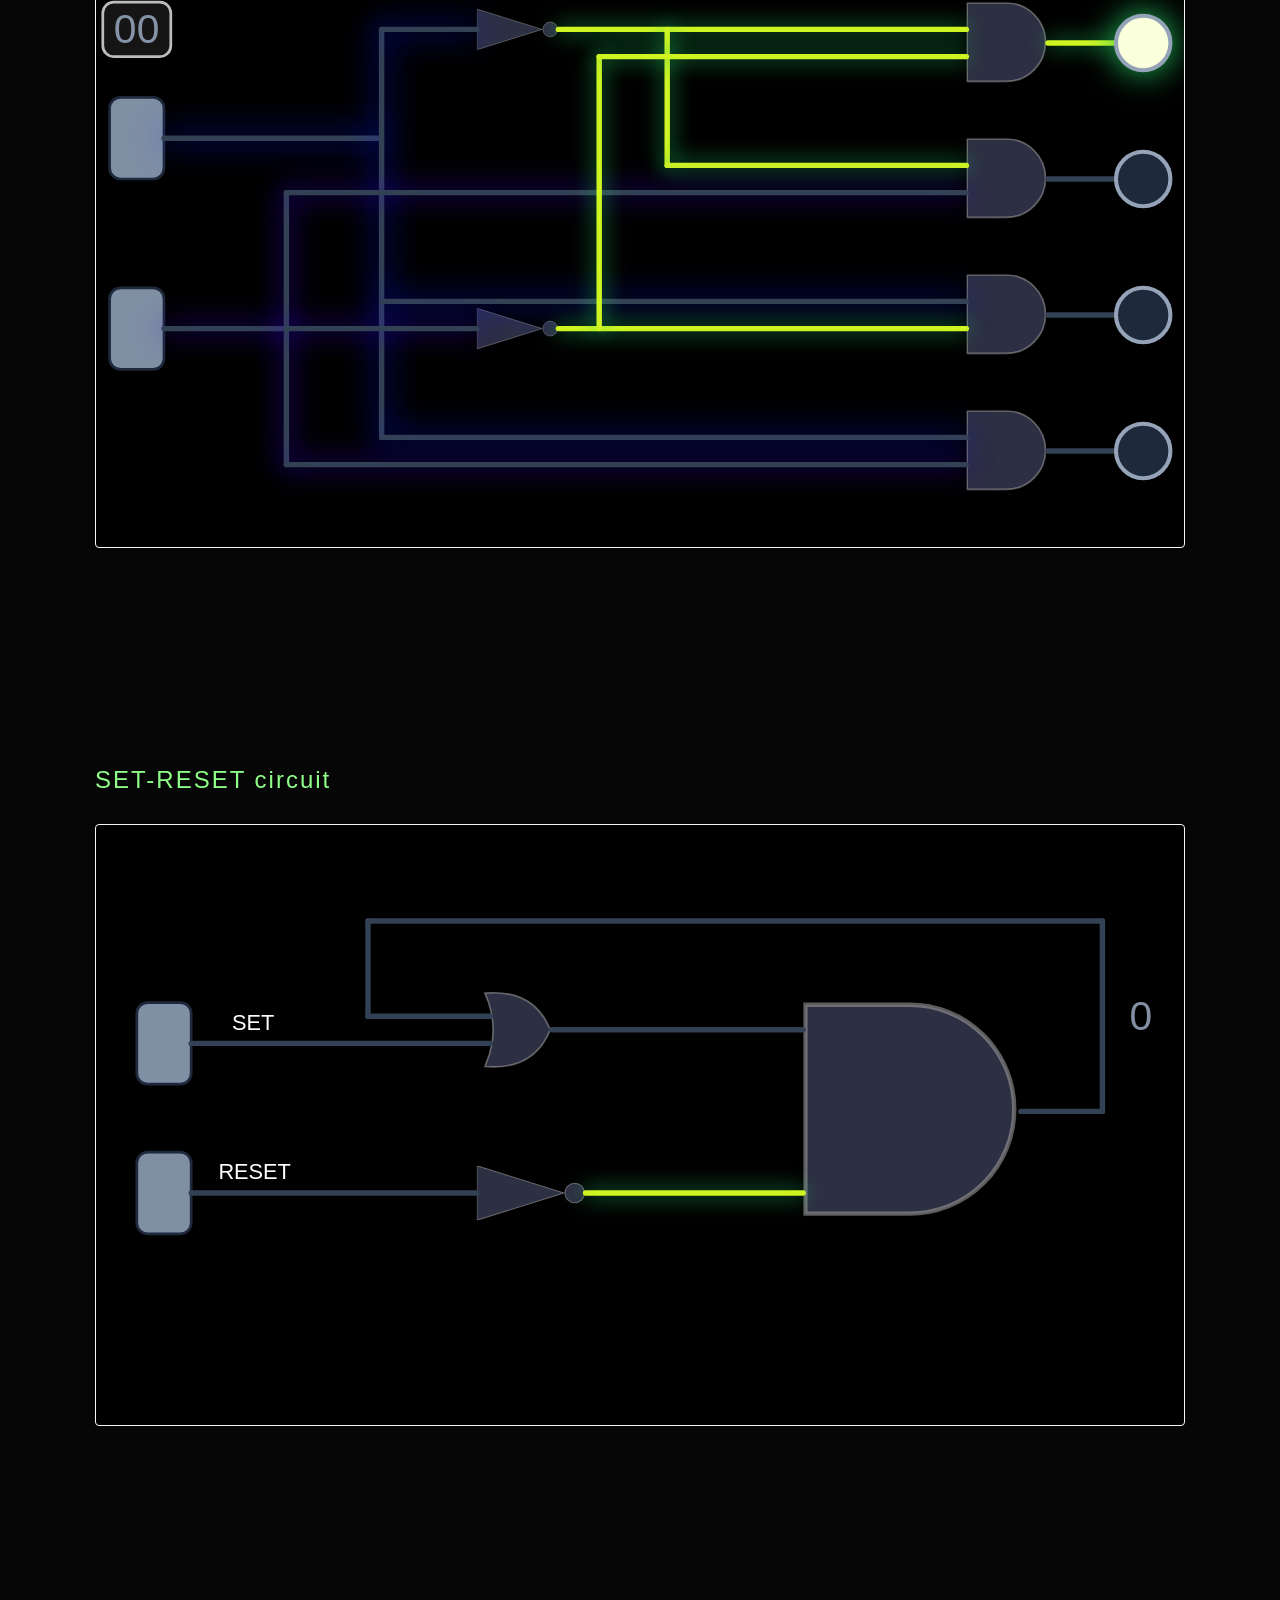
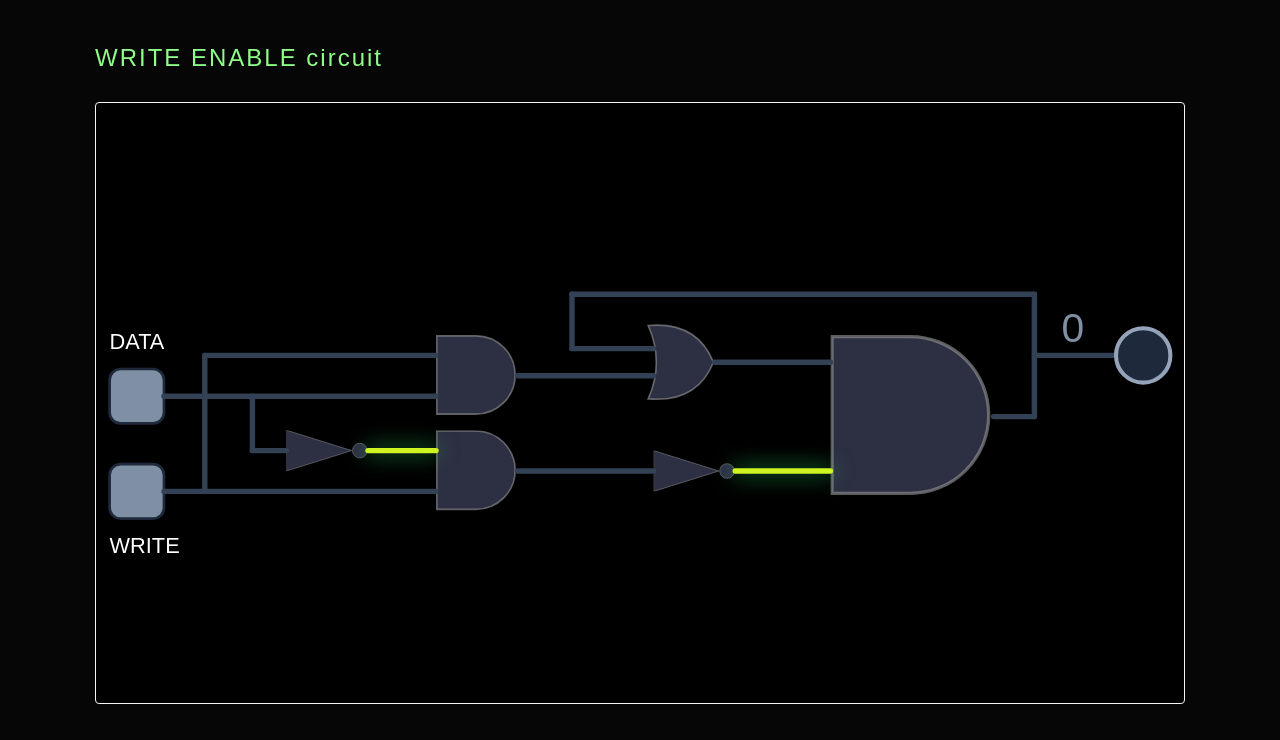
==== commit 5a655986: "aesthetic tweaks" ====
--- a/index.html
+++ b/index.html
@@ -284,14 +284,21 @@
                     <circle cx="180" cy="50" r="18" class="gate"/>
                 </symbol>
 
-                <symbol id="and_gate" viewBox="0 0 100 100">
-                    <path d="M0 0 L50 0 A50 50 0 0 1 50 100 L0 100 Z" class="gate"/>
+                <symbol id="and_gate" viewBox="-1 -1 100 100">
+                    <path d="M0 0 L48 0 A48 48 0 0 1 48 96 L0 96 Z" class="gate"/>
                 </symbol>
 
+                <symbol id="or_gate" viewBox="0 0 100 100">
+                    <path d="M10,5 Q30,50 10,95 Q70,100 90,50 Q70,0 10,5 Z" class="gate"/>
+                </symbol>
+
             </defs>
 
+            <rect id="Textbox5" class="txtbox" x="5" y="20" width="50" height="40" rx="8"/>
+            <text id="NumA5" class="res_txt" x="13" y="50">0</text>
+            <text id="NumB5" class="res_txt" x="30" y="50">0</text>
+
             <rect id="switchP5" class="switch" x="10" y="90" width="40" height="60" rx="8"/>
-
             <rect id="switchQ5" class="switch" x="10" y="230" width="40" height="60" rx="8"/>
 
 
@@ -353,23 +360,6 @@
 
         <svg viewBox="0 0 800 400">
 
-            <defs>
-
-                <symbol id="not_gate" viewBox="0 0 200 100">
-                    <polygon points="0,0 0,100 160,50" class="gate"/>
-                    <circle cx="180" cy="50" r="18" class="gate"/>
-                </symbol>
-
-                <symbol id="and_gate" viewBox="0 0 100 100">
-                    <path d="M0 0 L50 0 A50 50 0 0 1 50 100 L0 100 Z" class="gate"/>
-                </symbol>
-
-                <symbol id="or_gate" viewBox="0 0 100 100">
-                    <path d="M10,5 Q30,50 10,95 Q70,100 90,50 Q70,0 10,5 Z" class="gate"/>
-                </symbol>
-
-            </defs>
-
             <rect id="switchA6" class="switch" x="30" y="110" width="40" height="60" rx="8" />
             <text x="100" y="130">SET</text>
 
@@ -405,70 +395,53 @@
 
         <svg viewBox="0 0 800 400">
 
-            <defs>
-
-                <symbol id="not_gate" viewBox="0 0 200 100">
-                    <polygon points="0,0 0,100 160,50" class="gate"/>
-                    <circle cx="180" cy="50" r="18" class="gate"/>
-                </symbol>
-
-                <symbol id="and_gate" viewBox="0 0 100 100">
-                    <path d="M0 0 L50 0 A50 50 0 0 1 50 100 L0 100 Z" class="gate"/>
-                </symbol>
-
-                <symbol id="or_gate" viewBox="0 0 100 100">
-                    <path d="M10,5 Q30,50 10,95 Q70,100 90,50 Q70,0 10,5 Z" class="gate"/>
-                </symbol>
-
-            </defs>
-
-            <rect id="switchA7" class="switch" x="10" y="95" width="40" height="40" rx="8" />
-            <text x="10" y="80">DATA</text>
-
-            <rect id="switchB7" class="switch" x="10" y="165" width="40" height="40" rx="8"/>
-            <text x="10" y="230">WRITE</text>
-
-
-            <use href="#not_gate" x="140" y="140" width="60" height="30"/>
-
-            <use href="#and_gate" x="250" y="70" width="60" height="60"/>
-            <use href="#and_gate" x="250" y="140" width="60" height="60"/>
-
-            <use href="#or_gate" x="400" y="60" width="60" height="60"/>
-            <use href="#not_gate" x="410" y="155" width="60" height="30"/>
-            <use href="#and_gate" x="540" y="70" width="120" height="120"/>
-
-
-            <line id="wireA7" class="wire" x1="50" y1="115" x2="250" y2="115"/>
-            <line id="wireB7" class="wire" x1="50" y1="185" x2="250" y2="185"/>
-
-            <line id="wireConnA7" class="wire" x1="115" y1="115" x2="115" y2="155"/>
-            <line id="wireConnA7_2" class="wire" x1="115" y1="155" x2="140" y2="155"/>
-
-            <line id="wireConnB7" class="wire" x1="80" y1="185" x2="80" y2="85"/>
-            <line id="wireConnB7_2" class="wire" x1="80" y1="85" x2="250" y2="85"/>
-
-
-            <line id="wireOutNA7" class="wire active" x1="200" y1="155" x2="250" y2="155"/>
-
-            <line id="wireOutA7" class="wire" x1="310" y1="100" x2="410" y2="100"/>
-            <line id="wireOutB7" class="wire" x1="310" y1="170" x2="410" y2="170"/>
-
-            <line id="wireOutC7" class="wire" x1="455" y1="90" x2="540" y2="90"/>
-            <line id="wireOutD7" class="wire active" x1="470" y1="170" x2="540" y2="170"/>
-
-            <line id="wireOutX7" class="wire" x1="660" y1="130" x2="690" y2="130"/>
-
-            <line id="wireOutX7_2" class="wire" x1="690" y1="130" x2="690" y2="40"/>
-            <line id="wireOutX7_3" class="wire" x1="690" y1="40" x2="350" y2="40"/>
-            <line id="wireOutX7_4" class="wire" x1="350" y1="40" x2="350" y2="80"/>
-
-            <line id="wireInNOut7" class="wire" x1="350" y1="80" x2="410" y2="80"/>
-
-
-            <text id="Out7" class="res_txt" x="710" y="75">0</text>
-            <line id="wireOut7" class="wire" x1="690" y1="85" x2="750" y2="85"/>
-            <circle id="lamp7" class="lamp" cx="770" cy="85" r="20"/>
+            <rect id="switchA7" class="switch" x="10" y="175" width="40" height="40" rx="8" />
+            <text x="10" y="160">DATA</text>
+
+            <rect id="switchB7" class="switch" x="10" y="245" width="40" height="40" rx="8"/>
+            <text x="10" y="310">WRITE</text>
+
+
+            <use href="#not_gate" x="140" y="220" width="60" height="30"/>
+
+            <use href="#and_gate" x="250" y="150" width="60" height="60"/>
+            <use href="#and_gate" x="250" y="220" width="60" height="60"/>
+
+            <use href="#or_gate" x="400" y="140" width="60" height="60"/>
+            <use href="#not_gate" x="410" y="235" width="60" height="30"/>
+            <use href="#and_gate" x="540" y="150" width="120" height="120"/>
+
+
+            <line id="wireA7" class="wire" x1="50" y1="195" x2="250" y2="195"/>
+            <line id="wireB7" class="wire" x1="50" y1="265" x2="250" y2="265"/>
+
+            <line id="wireConnA7" class="wire" x1="115" y1="195" x2="115" y2="235"/>
+            <line id="wireConnA7_2" class="wire" x1="115" y1="235" x2="140" y2="235"/>
+
+            <line id="wireConnB7" class="wire" x1="80" y1="265" x2="80" y2="165"/>
+            <line id="wireConnB7_2" class="wire" x1="80" y1="165" x2="250" y2="165"/>
+
+
+            <line id="wireOutNA7" class="wire active" x1="200" y1="235" x2="250" y2="235"/>
+
+            <line id="wireOutA7" class="wire" x1="310" y1="180" x2="410" y2="180"/>
+            <line id="wireOutB7" class="wire" x1="310" y1="250" x2="410" y2="250"/>
+
+            <line id="wireOutC7" class="wire" x1="455" y1="170" x2="540" y2="170"/>
+            <line id="wireOutD7" class="wire active" x1="470" y1="250" x2="540" y2="250"/>
+
+            <line id="wireOutX7" class="wire" x1="660" y1="210" x2="690" y2="210"/>
+
+            <line id="wireOutX7_2" class="wire" x1="690" y1="210" x2="690" y2="120"/>
+            <line id="wireOutX7_3" class="wire" x1="690" y1="120" x2="350" y2="120"/>
+            <line id="wireOutX7_4" class="wire" x1="350" y1="120" x2="350" y2="160"/>
+
+            <line id="wireInNOut7" class="wire" x1="350" y1="160" x2="410" y2="160"/>
+
+
+            <text id="Out7" class="res_txt" x="710" y="155">0</text>
+            <line id="wireOut7" class="wire" x1="690" y1="165" x2="750" y2="165"/>
+            <circle id="lamp7" class="lamp" cx="770" cy="165" r="20"/>
 
         </svg>
 
--- a/circuit.css
+++ b/circuit.css
@@ -1,6 +1,6 @@
 body {
     margin: 0;
-    background: #010101;
+    background: #060606;
     color: #8fff89;
     font-family: Arial, sans-serif;
     display: flex;
@@ -30,9 +30,11 @@
 }
 
 svg {
-    border: white solid;
+    border: 1.5px whitesmoke solid;
+    background-color: #000000;
+    border-radius: 4px;
     display: block;
-    width: 80vw;
+    width: 85vw;
     height: 600px;
 }
 
@@ -73,8 +75,8 @@
 }
 
 .gate {
-    fill: #1e293b;
-    stroke: #94a3b8;
+    fill: #2d2f43;
+    stroke: #99999999;
     stroke-width: 2;
 }
 
@@ -94,7 +96,15 @@
     cursor: pointer;
     fill: #9eb1cbce;
     stroke: #1e293b;
-    stroke-width: 3;
+    stroke-width: 2;
+    transition: fill 0.3s;
+}
+
+.txtbox {
+    cursor: none;
+    fill: #151515;
+    stroke: #bdbdbd;
+    stroke-width: 2;
     transition: fill 0.3s;
 }
 
